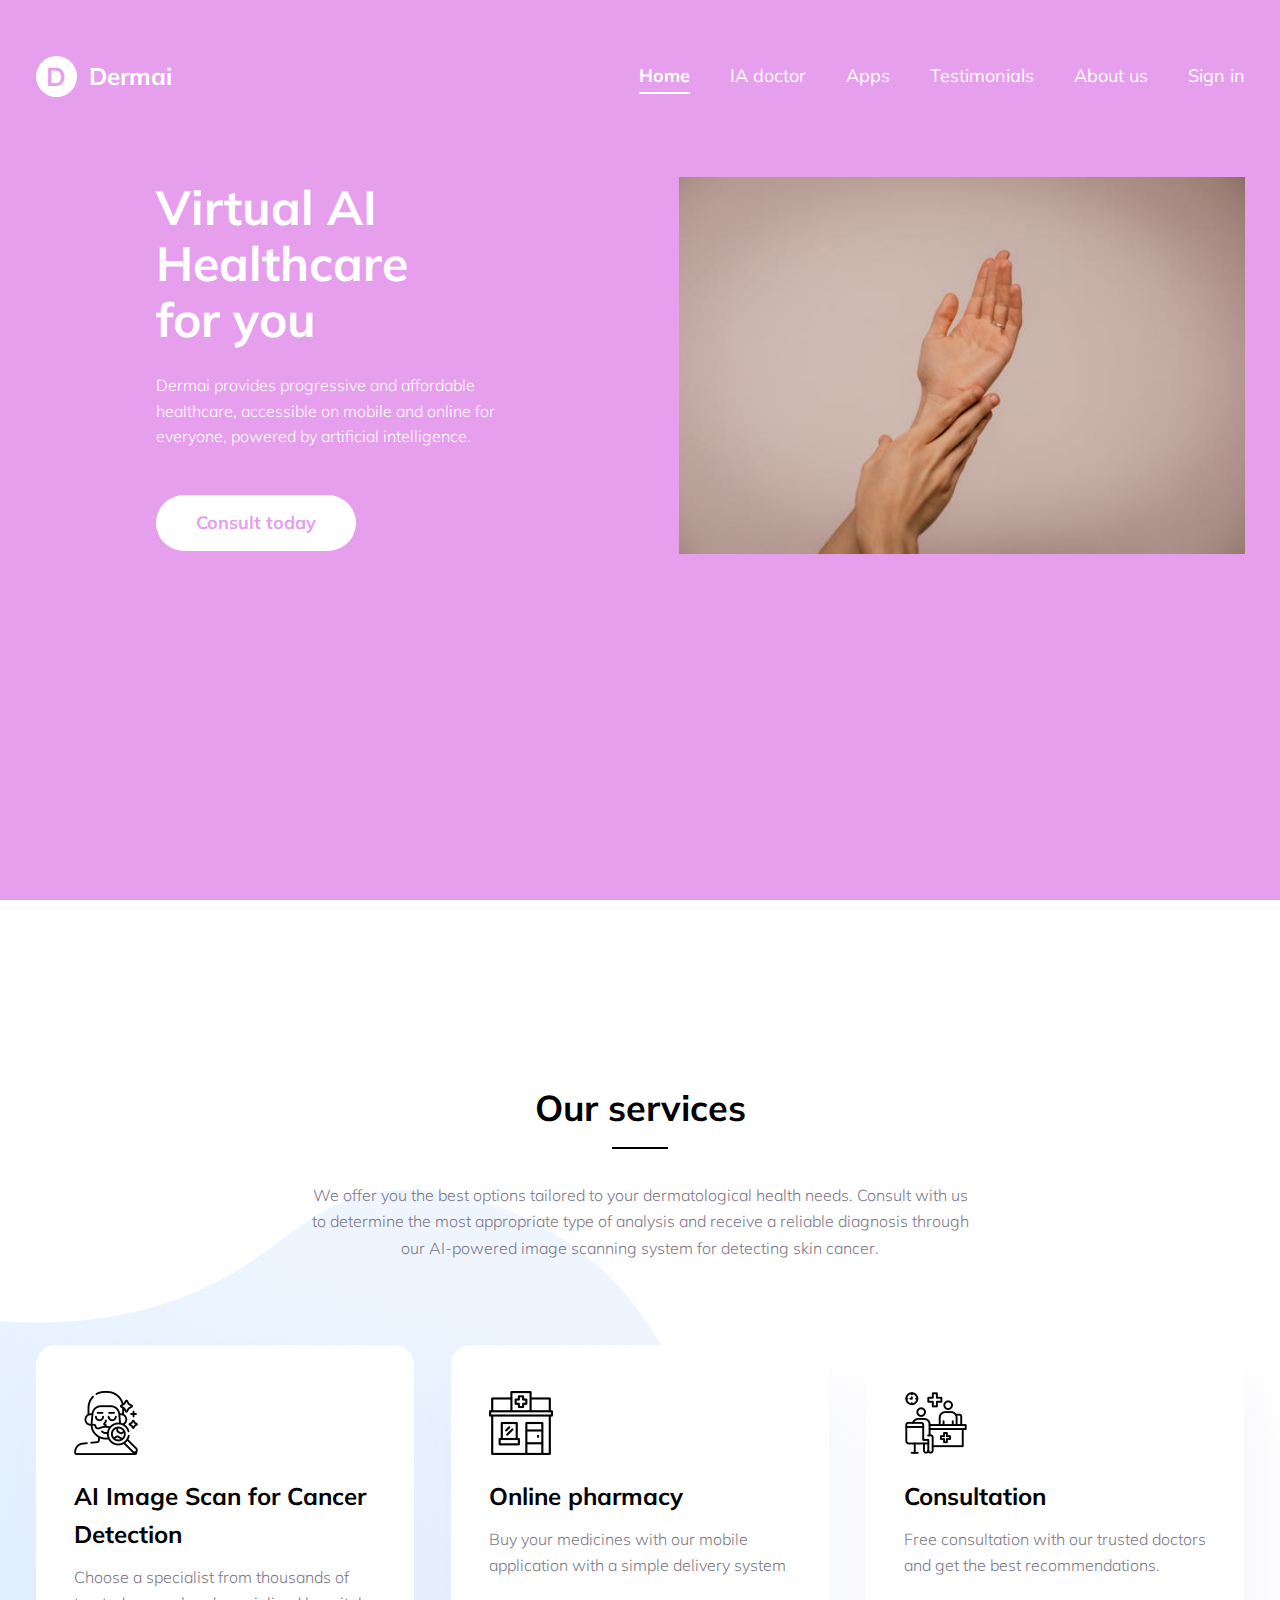
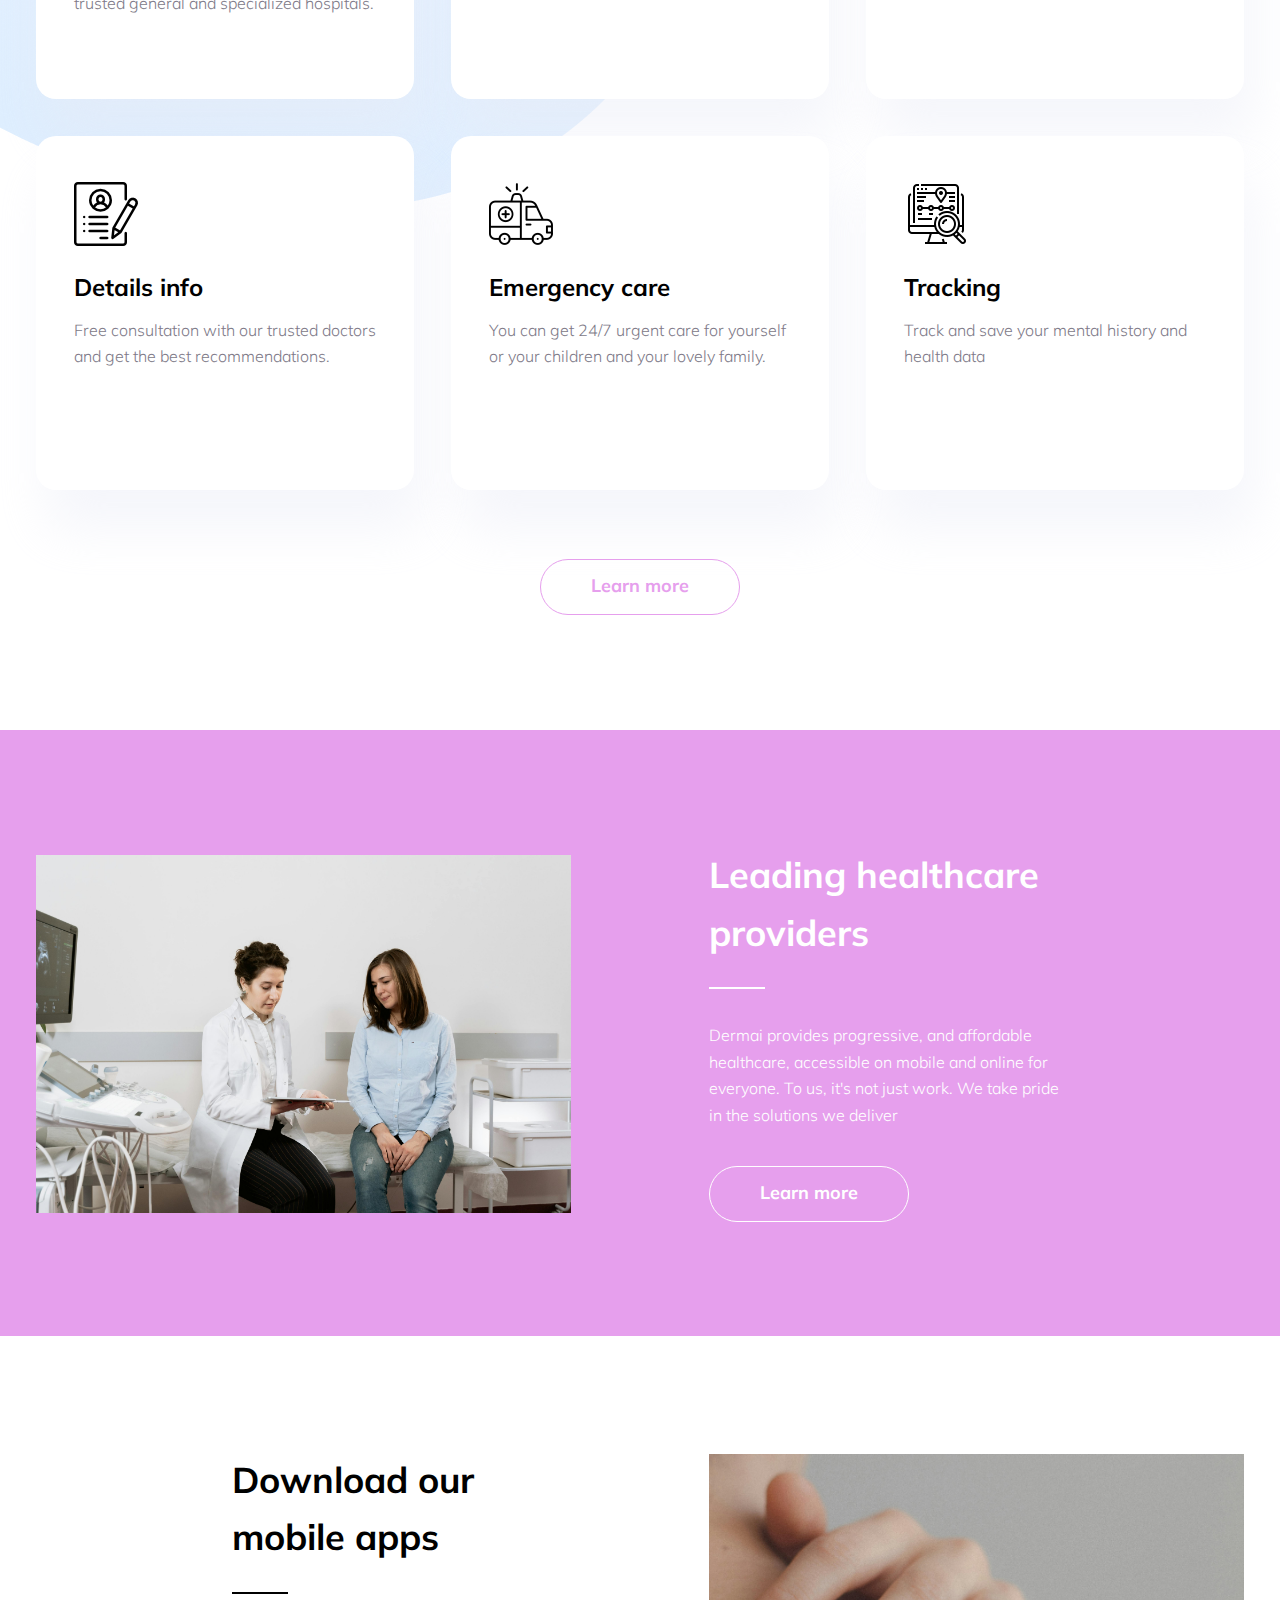
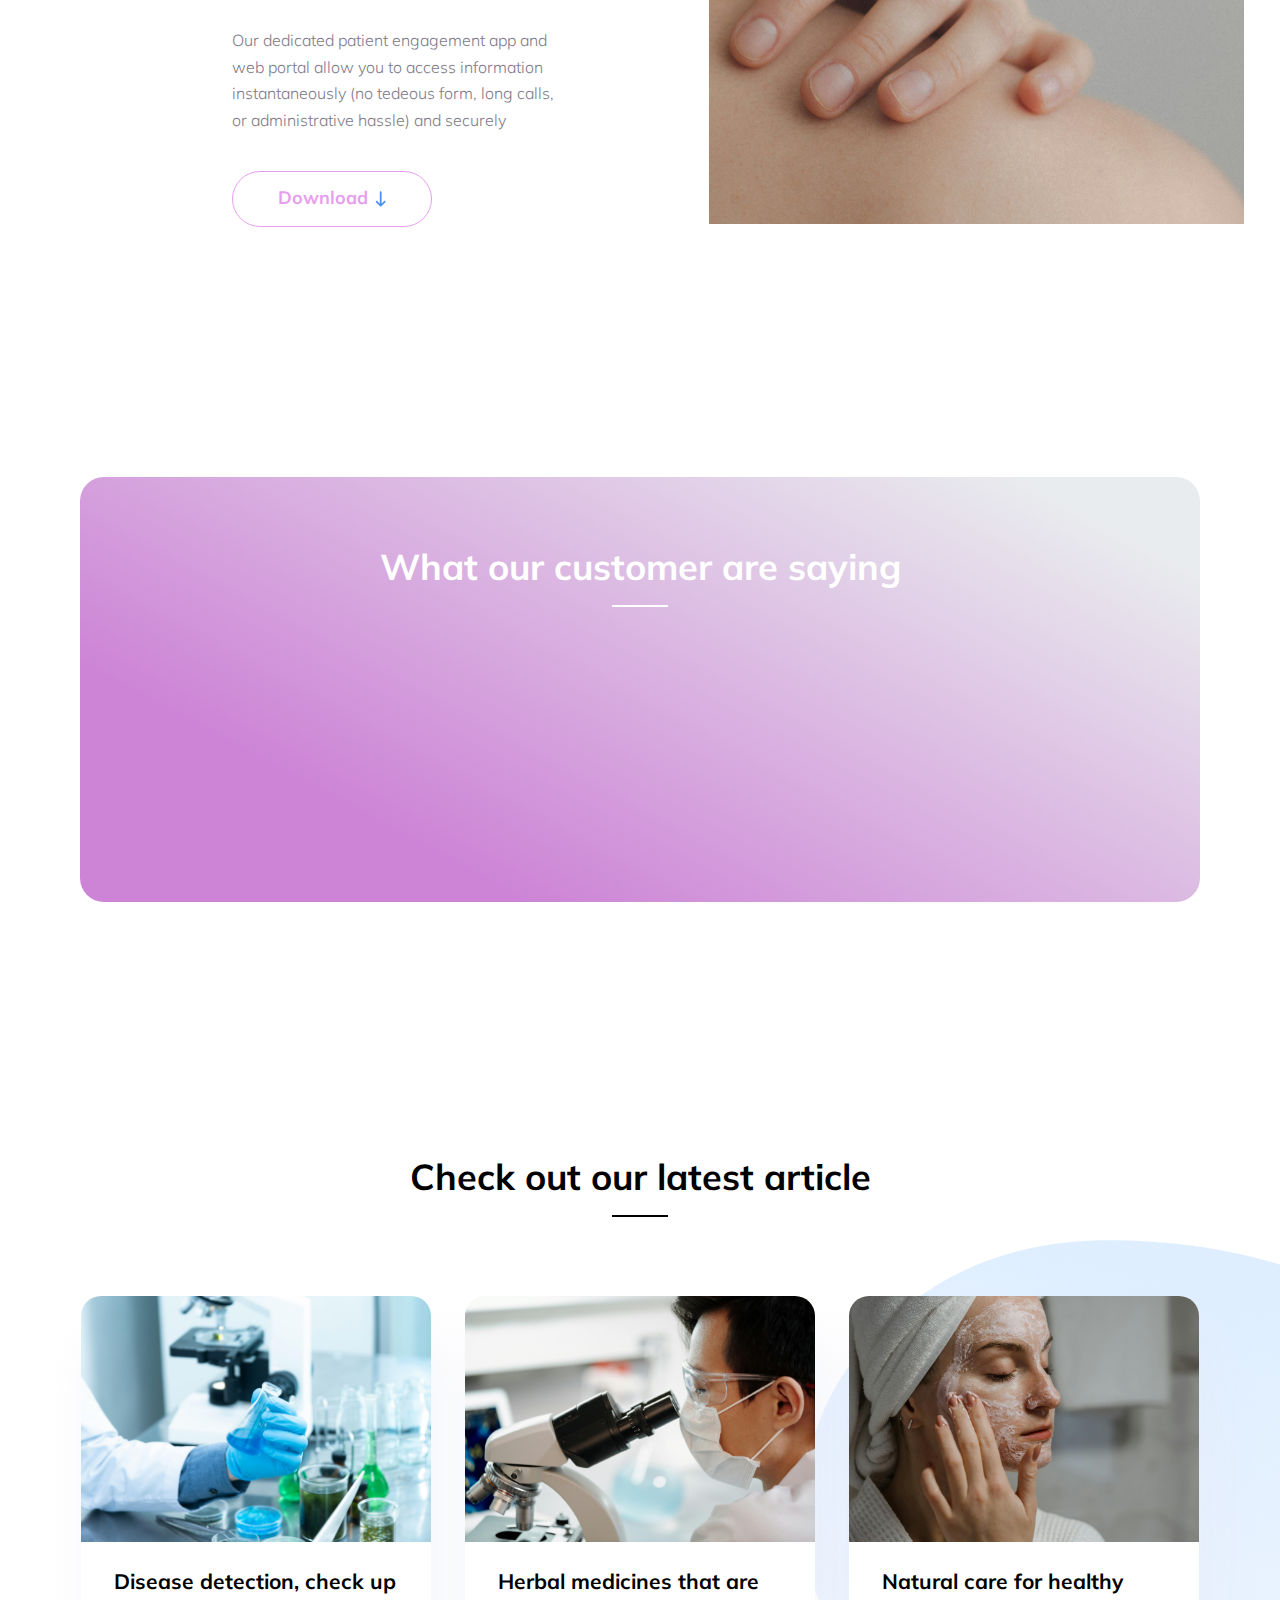
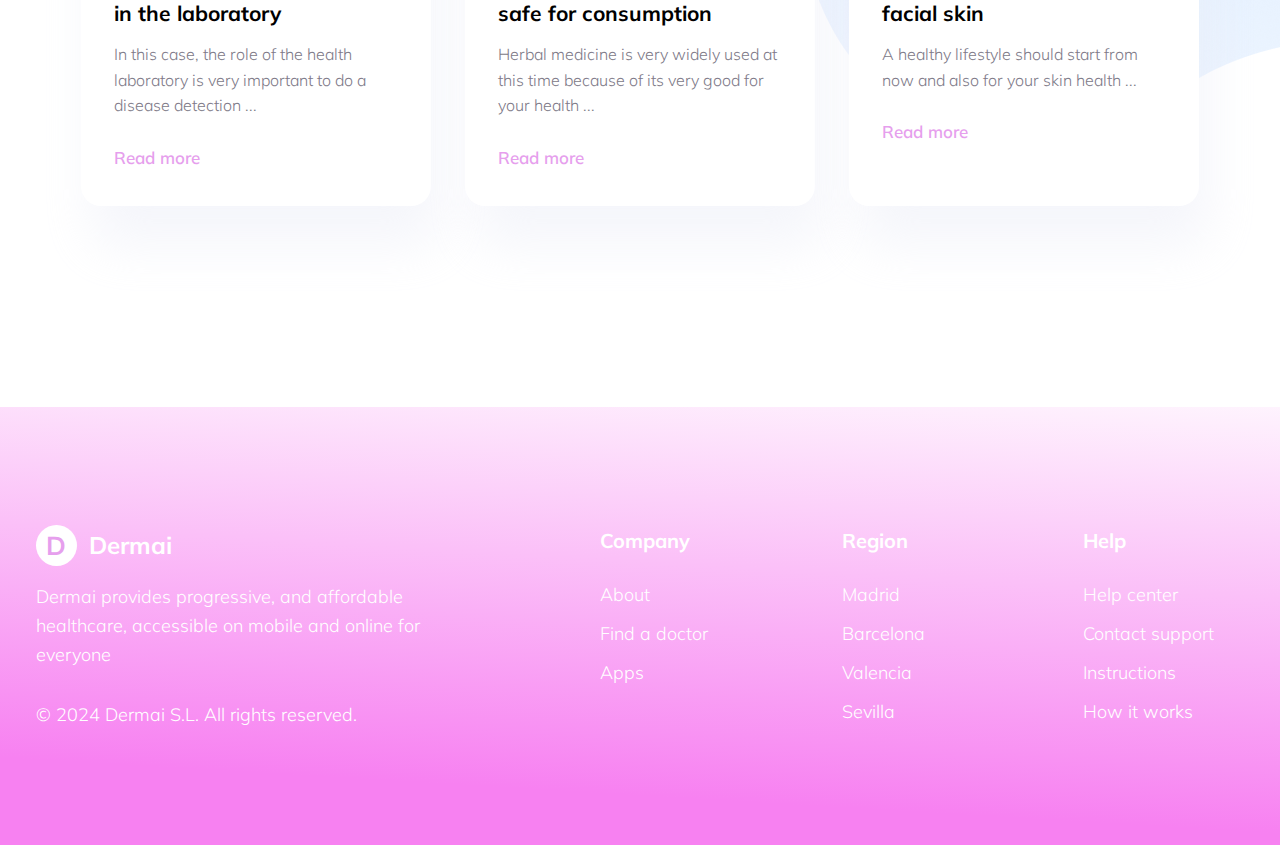
==== pagina_hospital_prueba/Skin-Dermai/index.html @ ae18a4b5 "prueba2" ====
<!DOCTYPE html>
<html>
    <head>
        <meta charset="utf-8">
        <meta http-equiv="X-UA-Compatible" content="IE=edge">
        <title>Dermai</title>
        <meta name="description" content="">
        <meta name="viewport" content="width=device-width, initial-scale=1">
        <!-- font awesome -->
        <link rel="stylesheet" href="https://cdnjs.cloudflare.com/ajax/libs/font-awesome/6.4.0/css/all.min.css" integrity="sha512-iecdLmaskl7CVkqkXNQ/ZH/XLlvWZOJyj7Yy7tcenmpD1ypASozpmT/E0iPtmFIB46ZmdtAc9eNBvH0H/ZpiBw==" crossorigin="anonymous" referrerpolicy="no-referrer" />
        <!-- owl carousel -->
        <link rel="stylesheet" href="https://cdnjs.cloudflare.com/ajax/libs/OwlCarousel2/2.3.4/assets/owl.carousel.min.css" integrity="sha512-tS3S5qG0BlhnQROyJXvNjeEM4UpMXHrQfTGmbQ1gKmelCxlSEBUaxhRBj/EFTzpbP4RVSrpEikbmdJobCvhE3g==" crossorigin="anonymous" referrerpolicy="no-referrer" />
        <link rel="stylesheet" href="https://cdnjs.cloudflare.com/ajax/libs/OwlCarousel2/2.3.4/assets/owl.theme.default.min.css" integrity="sha512-sMXtMNL1zRzolHYKEujM2AqCLUR9F2C4/05cdbxjjLSRvMQIciEPCQZo++nk7go3BtSuK9kfa/s+a4f4i5pLkw==" crossorigin="anonymous" referrerpolicy="no-referrer" />
        <!-- custom css -->
        <link rel = "stylesheet" href = "assets/css/main.css" />
        <link rel = "stylesheet" href = "assets/css/utilities.css" />
        <!-- normalize.css -->
        <link rel="stylesheet" href="https://cdnjs.cloudflare.com/ajax/libs/normalize/8.0.1/normalize.min.css" integrity="sha512-NhSC1YmyruXifcj/KFRWoC561YpHpc5Jtzgvbuzx5VozKpWvQ+4nXhPdFgmx8xqexRcpAglTj9sIBWINXa8x5w==" crossorigin="anonymous" referrerpolicy="no-referrer" />
    </head>
    <body>
        
        <div class="page-wrapper">
            <!-- header -->
            <header class = "header">
                <nav class = "navbar">
                    <div class="container">
                        <div class="navbar-content d-flex justify-content-between align-items-center">
                            <div class = "brand-and-toggler d-flex align-items-center justify-content-between">
                                <a href = "#" class = "navbar-brand d-flex align-items-center">
                                    <span class="brand-shape d-inline-block text-white">D</span>
                                    <span class="brand-text fw-7">Dermai</span>
                                </a>
                                <button type = "button" class = "d-none navbar-show-btn">
                                    <i class = "fas fa-bars"></i>
                                </button>
                            </div>

                            <div class = "navbar-box">
                                <button type = "button" class = "navbar-hide-btn">
                                    <i class = "fas fa-times"></i>
                                </button>

                                <ul class = "navbar-nav d-flex align-items-center">
                                    <li class = "nav-item">
                                        <a href = "#" class = "nav-link text-white nav-active text-nowrap">Home</a>
                                    </li>
                                    <li class = "nav-item">
                                        <a href = "#" class = "nav-link text-white text-nowrap">IA doctor</a>
                                    </li>
                                    <li class = "nav-item">
                                        <a href = "#" class = "nav-link text-white text-nowrap">Apps</a>
                                    </li>
                                    <li class = "nav-item">
                                        <a href = "#" class = "nav-link text-white text-nowrap">Testimonials</a>
                                    </li>
                                    <li class = "nav-item">
                                        <a href = "#" class = "nav-link text-white text-nowrap">About us</a>
                                    </li>
                                    <li class = "nav-item">
                                        <a href = "#" class = "nav-link text-white text-nowrap">Sign in</a>
                                    </li>
                                </ul>
                            </div>
                        </div>
                    </div>
                </nav>

                <!-- <div class="element-one">
                    <img src = "assets/images/element-img-1.png" alt = "">
                </div> -->

                <div class="banner">
                    <div class="container">
                        <div class="banner-content">
                            <div class="banner-left">
                                <div class="content-wrapper">
                                    <h1 class="banner-title">Virtual AI Healthcare <br> for you</h1>
                                    <p class="text text-white">Dermai provides progressive and affordable healthcare, accessible on mobile and online for everyone, powered by artificial intelligence.</p>
                                    <a href = "#" class="btn btn-secondary">Consult today</a>
                                </div>
                            </div>

                            <div class = "banner-right d-flex align-items-center justify-content-end">
                                <img src = "assets/images/piel_intro.jpg" alt = "">
                            </div>
                        </div>
                    </div>
                </div>
            </header>
            <!-- end of header -->

            <main>
                <section class = "sc-services">
                    <div class = "services-shape">
                        <img src = "assets/images/curve-shape-1.png" alt = "">
                    </div>
                    <div class="container">
                        <div class = "services-content">
                            <div class="title-box text-center">
                                <div class = "content-wrapper">
                                    <h3 class = "title-box-name">Our services</h3>
                                    <div class = "title-separator mx-auto"></div>
                                    <p class = "text title-box-text">We offer you the best options tailored to your dermatological health needs. Consult with us to determine the most appropriate type of analysis and receive a reliable diagnosis through our AI-powered image scanning system for detecting skin cancer.</p>
                                </div>
                            </div>

                            <div class = "services-list">
                                <div class = "services-item">
                                    <div class = "item-icon">
                                        <img src = "assets/images/icon-favicon-1.png" alt = "service icon">
                                    </div>
                                    <h5 class = "item-title fw-7">AI Image Scan for Cancer Detection</h5>
                                    <p class = "text">Choose a specialist from thousands of trusted general and specialized hospitals.</p>
                                </div>

                                <div class = "services-item">
                                    <div class = "item-icon">
                                        <img src = "assets/images/icon-favicon-2.png" alt = "service icon">
                                    </div>
                                    <h5 class = "item-title fw-7">Online pharmacy</h5>
                                    <p class = "text">Buy your medicines with our mobile application with a simple delivery system</p>
                                </div>

                                <div class = "services-item">
                                    <div class = "item-icon">
                                        <img src = "assets/images/icon-favicon-3.png" alt = "service icon">
                                    </div>
                                    <h5 class = "item-title fw-7">Consultation</h5>
                                    <p class = "text">Free consultation with our trusted doctors and get the best recommendations.</p>
                                </div>

                                <div class = "services-item">
                                    <div class = "item-icon">
                                        <img src = "assets/images/icon-favicon-4.png" alt = "service icon">
                                    </div>
                                    <h5 class = "item-title fw-7">Details info</h5>
                                    <p class = "text">Free consultation with our trusted doctors and get the best recommendations.</p>
                                </div>

                                <div class = "services-item">
                                    <div class = "item-icon">
                                        <img src = "assets/images/icon-favicon-5.png" alt = "service icon">
                                    </div>
                                    <h5 class = "item-title fw-7">Emergency care</h5>
                                    <p class = "text">You can get 24/7 urgent care for yourself or your children and your lovely family.</p>
                                </div>

                                <div class = "services-item">
                                    <div class = "item-icon">
                                        <img src = "assets/images/icon-favicon-6.png" alt = "service icon">
                                    </div>
                                    <h5 class = "item-title fw-7">Tracking</h5>
                                    <p class = "text">Track and save your mental history and health data</p>
                                </div>
                            </div>

                            <div class = "d-flex align-items-center justify-content-center services-main-btn">
                                <button type = "button" class = "btn btn-primary-outline">Learn more</button>
                            </div>
                        </div>
                    </div>
                </section>

                <section class = "sc-grid sc-grid-one">
                    <div class="container">
                        <div class = "grid-content d-grid align-items-center">
                            <div class = "grid-img">
                                <img src = "assets/images/consulta-medico-2.jpg" alt = "">
                            </div>
                            <div class = "grid-text">
                                <div class = "content-wrapper text-start">
                                    <div class = "title-box">
                                        <h3 class = "title-box-name text-white">Leading healthcare providers</h3>
                                        <div class = "title-separator mx-auto"></div>
                                    </div>

                                    <p class = "text title-box-text text-white">Dermai provides progressive, and affordable healthcare, accessible on mobile and online for everyone. To us, it's not just work. We take pride in the solutions we deliver</p>
                                    <button type = "button" class = "btn btn-white-outline">Learn more</button>
                                </div>
                            </div>
                        </div>
                    </div>
                </section>

                <section class = "sc-grid sc-grid-two">
                    <div class = "container">
                        <div class = "grid-content d-grid align-items-center">
                            <div class = "grid-img">
                                <img src = "assets/images/servicio-izquierda.jpg" alt = "">
                            </div>
                            <div class = "grid-text">
                                <div class = "content-wrapper text-start">
                                    <div class = "title-box">
                                        <h3 class = "title-box-name">Download our mobile apps</h3>
                                        <div class = "title-separator mx-auto"></div>
                                    </div>
                                    <p class = "text title-box-text">Our dedicated patient engagement app and web portal allow you to access information instantaneously (no tedeous form, long calls, or administrative hassle) and securely</p>
                                    <button type = "button" class = "btn btn-primary-outline">
                                        Download
                                        <img src = "assets/images/arrow-down.svg" />
                                    </button>
                                </div>
                            </div>
                        </div>
                    </div>
                </section>

                <section class = "sc-feedback">
                    <div class="container">
                        <div class = "feedback-content">
                            <!-- <div class = "feedback-element">
                                <img src = "assets/images/element-img-3.png">
                            </div> -->
                            <!-- <div class="feedback-element-2">
                                <img src = "assets/images/element-img-5.png">
                            </div> -->
                            <div class = "title-box text-center">
                                <div class = "content-wrapper">
                                    <h3 class = "title-box-name text-white">What our customer are saying</h3>
                                    <div class = "title-separator mx-auto"></div>
                                </div>
                            </div>

                            <div class = "feedback-list feedback-slider owl-carousel owl-theme">
                                <div class = "feedback-item d-grid">
                                    <div class = "item-left d-flex align-items-center">
                                        <div class = "item-img">
                                            <img src = "assets/images/Axel.jfif" alt = "">
                                        </div>
                                        <div class = "item-info text-white">
                                            <p class = "fw-7 name">Axel Hetru</p>
                                            <span class = "designation fw-4">Founder Circle</span>
                                        </div>
                                    </div>
                                    <div class = "item-right">
                                        <p class = "text text-white">"Our dedicated patient engagement app and web portal allow you to access information instantaneoulsy (no tedeous form, long calls, or administrative hassle) and securely"</p>
                                    </div>
                                </div>

                                <div class = "feedback-item d-grid">
                                    <div class = "item-left d-flex align-items-center">
                                        <div class = "item-img">
                                            <img src = "assets/images/Roberta.jfif" alt = "">
                                        </div>
                                        <div class = "item-info text-white">
                                            <p class = "fw-7 name">Roberta Giuliani
                                            </p>
                                            <span class = "designation fw-4">Founder Circle</span>
                                        </div>
                                    </div>
                                    <div class = "item-right">
                                        <p class = "text text-white">"Our dedicated patient engagement app and web portal allow you to access information instantaneoulsy (no tedeous form, long calls, or administrative hassle) and securely"</p>
                                    </div>
                                </div>

                                <div class = "feedback-item d-grid">
                                    <div class = "item-left d-flex align-items-center">
                                        <div class = "item-img">
                                            <img src = "assets/images/juan.jfif" alt = "">
                                        </div>
                                        <div class = "item-info text-white">
                                            <p class = "fw-7 name">Juan Arcila</p>
                                            <span class = "designation fw-4">Founder Circle</span>
                                        </div>
                                    </div>
                                    <div class = "item-right">
                                        <p class = "text text-white">"Our dedicated patient engagement app and web portal allow you to access information instantaneoulsy (no tedeous form, long calls, or administrative hassle) and securely"</p>
                                    </div>
                                </div>

                                <div class = "feedback-item d-grid">
                                    <div class = "item-left d-flex align-items-center">
                                        <div class = "item-img">
                                            <img src = "assets/images/" alt = "">
                                        </div>
                                        <div class = "item-info text-white">
                                            <p class = "fw-7 name">Outman</p>
                                            <span class = "designation fw-4">Founder Circle</span>
                                        </div>
                                    </div>
                                    <div class = "item-right">
                                        <p class = "text text-white">"Our dedicated patient engagement app and web portal allow you to access information instantaneoulsy (no tedeous form, long calls, or administrative hassle) and securely"</p>
                                    </div>
                                </div>
                                <div class = "feedback-item d-grid">
                                    <div class = "item-left d-flex align-items-center">
                                        <div class = "item-img">
                                            <img src = "assets/images/" alt = "">
                                        </div>
                                        <div class = "item-info text-white">
                                            <p class = "fw-7 name">Nil</p>
                                            <span class = "designation fw-4">Founder Circle</span>
                                        </div>
                                    </div>
                                    <div class = "item-right">
                                        <p class = "text text-white">"Our dedicated patient engagement app and web portal allow you to access information instantaneoulsy (no tedeous form, long calls, or administrative hassle) and securely"</p>
                                    </div>
                                </div>
                            </div>
                        </div>
                    </div>
                </section>

                <section class = "sc-articles">
                    <div class = "articles-shape">
                        <img src = "assets/images/curve-shape-2.png" alt = "">
                    </div>
                    <div class = "container">
                        <div class = "articles-content">
                            <!-- <div class = "articles-element">
                                <img src = "assets/images/element-img-2.png" alt = "">
                            </div> -->
                            <div class = "title-box text-center">
                                <div class = "content-wrapper">
                                    <h3 class = "title-box-name">Check out our latest article</h3>
                                    <div class = "title-separator mx-auto"></div>
                                </div>
                            </div>
                            
                            <div class = "articles-list d-flex flex-wrap justify-content-center">
                                <article class = "articles-item">
                                    <div class = "item-img">
                                        <img src = "assets/images/laboratorio.jpg">
                                    </div>
                                    <div class = "item-body">
                                        <div class = "item-title">Disease detection, check up in the laboratory</div>
                                        <p class = "text">In this case, the role of the health laboratory is very important to do a disease detection ...</p>
                                        <a href = "#" class = "item-link text-blue d-flex align-items-baseline">
                                            <span class = "item-link-text">Read more</span>
                                            <span class = "item-link-icon">
                                                <i class = "fas fa-arrow-right"></i>
                                            </span>
                                        </a>
                                    </div>
                                </article>

                                <article class = "articles-item">
                                    <div class = "item-img">
                                        <img src = "assets/images/medicina.jpg">
                                    </div>
                                    <div class = "item-body">
                                        <div class = "item-title">Herbal medicines that are safe for consumption</div>
                                        <p class = "text">Herbal medicine is very widely used at this time because of its very good for your health ...</p>
                                        <a href = "#" class = "item-link text-blue d-flex align-items-baseline">
                                            <span class = "item-link-text">Read more</span>
                                            <span class = "item-link-icon">
                                                <i class = "fas fa-arrow-right"></i>
                                            </span>
                                        </a>
                                    </div>
                                </article>

                                <article class = "articles-item">
                                    <div class = "item-img">
                                        <img src = "assets/images/crema.jpg">
                                    </div>
                                    <div class = "item-body">
                                        <div class = "item-title">Natural care for healthy facial skin</div>
                                        <p class = "text">A healthy lifestyle should start from now and also for your skin health ...</p>
                                        <a href = "#" class = "item-link text-blue d-flex align-items-baseline">
                                            <span class = "item-link-text">Read more</span>
                                            <span class = "item-link-icon">
                                                <i class = "fas fa-arrow-right"></i>
                                            </span>
                                        </a>
                                    </div>
                                </article>
                            </div>
                        </div>
                    </div>
                </section>
            </main>

            <footer class = "footer">
                <div class = "container">
                    <div class = "footer-content">
                        <div class = "footer-list d-grid text-white">
                            <div class = "footer-item">
                                <a href = "#" class = "navbar-brand d-flex align-items-center">
                                    <span class = "brand-shape d-inline-block text-white">D</span>
                                    <span class = "brand-text fw-7">Dermai</span>
                                </a>
                                <p class = "text-white">Dermai provides progressive, and affordable healthcare, accessible on mobile and online for everyone</p>
                                <p class = "text-white copyright-text">&copy; 2024 Dermai S.L. All rights reserved.</p>
                            </div>

                            <div class = "footer-item">
                                <h3 class = "footer-item-title">Company</h3>
                                <ul class = "footer-links">
                                    <li><a href = "#">About</a></li>
                                    <li><a href = "#">Find a doctor</a></li>
                                    <li><a href = "#">Apps</a></li>
                                </ul>
                            </div>

                            <div class = "footer-item">
                                <h3 class = "footer-item-title">Region</h3>
                                <ul class = "footer-links">
                                    <li><a href = "#">Madrid</a></li>
                                    <li><a href = "#">Barcelona</a></li>
                                    <li><a href = "#">Valencia</a></li>
                                    <li><a href = "#">Sevilla</a></li>
                                </ul>
                            </div>

                            <div class = "footer-item">
                                <h3 class = "footer-item-title">Help</h3>
                                <ul class = "footer-links">
                                    <li><a href = "#">Help center</a></li>
                                    <li><a href = "#">Contact support</a></li>
                                    <li><a href = "#">Instructions</a></li>
                                    <li><a href = "#">How it works</a></li>
                                </ul>
                            </div>
                        </div>
                    </div>
                </div>

                <!-- <div class = "footer-element-1">
                    <img src = "assets/images/element-img-4.png" alt = "">
                </div>
                <div class = "footer-element-2">
                    <img src = "assets/images/element-img-5.png" alt = "">
                </div> -->
            </footer>
        </div>
        







        <!-- jquery cdn -->
        <script src="https://code.jquery.com/jquery-3.6.4.js" integrity="sha256-a9jBBRygX1Bh5lt8GZjXDzyOB+bWve9EiO7tROUtj/E=" crossorigin="anonymous"></script>
        <!-- owl carousel -->
        <script src="https://cdnjs.cloudflare.com/ajax/libs/OwlCarousel2/2.3.4/owl.carousel.min.js" integrity="sha512-bPs7Ae6pVvhOSiIcyUClR7/q2OAsRiovw4vAkX+zJbw3ShAeeqezq50RIIcIURq7Oa20rW2n2q+fyXBNcU9lrw==" crossorigin="anonymous" referrerpolicy="no-referrer"></script>
        <!-- custom js -->
        <script src = "assets/js/script.js"></script>
    </body>
</html>
---- pagina_hospital_prueba/Skin-Dermai/assets/css/main.css ----
@import url('https://fonts.googleapis.com/css2?family=Mulish:ital,wght@0,200;0,300;0,400;0,500;0,600;0,700;0,800;0,900;0,1000;1,200;1,300;1,400;1,500;1,600;1,700;1,800;1,900;1,1000&display=swap');


:root{
    --clr-blue: #e69fed ;
    --clr-black: #000;
    --clr-white: #fff; 
    --clr-gray: #7d7987;
    --clr-dark-blue: #233348;
    --clr-dark-purple: #1f1534;
    --font-family-mulish: 'Mulish', sans-serif;
    --transition-default: all 300ms ease-in-out;
}

html{
    scroll-behavior: smooth;
    -moz-osx-font-smoothing: grayscale;
    -webkit-font-smoothing: antialiased;
    text-rendering: optimizeLegibility;
    -webkit-text-size-adjust: 100%;
}

/* some resets & configuration */
*,
*::before,
*::after{
    box-sizing: border-box;
    margin: 0;
    padding: 0;
}

ul, ol{
    list-style-type: none;
}
a{
    text-decoration: none;
    color: unset;
    transition: var(--transition-default);
}

a:focus, a:hover{
    color: unset;
}

img, picture, video, canvas, svg{
    max-width: 100%;
    display: block;
}
input, button, textarea, select{
    font: inherit;
    outline: 0;
}
h1, h2, h3, h4, h5, h6{
    overflow-wrap: break-word;
}
textarea{
    resize: none;
}
img, object, embed, video{
    max-width: 100%;
}

body{
    font-family: var(--font-family-mulish);
    line-height: 1.6;
    height: 100%;
    font-weight: 300;
}

button{
    background-color: transparent;
    border: none;
    cursor: pointer;
}
.page-wrapper{
    overflow: hidden!important;
}

/* header section  & navbar */
.header{
    position: relative;
    min-height: 100vh;
    background-color: var(--clr-blue);
}
.header *{
    color: var(--clr-white);
}
.navbar{
    padding: 56px 0 80px 0;
}
.brand-and-toggler{
    width: 100%;
}
.navbar-content{
    height: 41px;
}
.navbar-brand .brand-shape{
    width: 41px;
    height: 41px;
    border-radius: 50%;
    background-color: var(--clr-white);
    font-size: 26px;
    display: flex;
    align-items: center;
    justify-content: center;
    font-weight: 700;
    margin-right: 12px;
    color: var(--clr-blue);
}

.navbar-brand .brand-text{
    color: var(--clr-white);
    font-size: 24px;
}
.nav-item{
    margin-left: 40px;
}
.nav-link{
    font-weight: 400;
    font-size: 18px;
}
.nav-link:hover{
    opacity: 0.9;
}
.nav-link.nav-active{
    position: relative;
    color: var(--clr-white);
    font-weight: 700;
    opacity: 1;
}
.nav-link.nav-active::after{
    content: "";
    position: absolute;
    bottom: -7px;
    left: 0;
    width: 100%;
    height: 2px;
    background-color: var(--clr-white);
}
.navbar-show-btn{
    font-size: 24px;
    cursor: pointer;
}

.navbar-hide-btn{
    display: none;
    cursor: pointer;
    transition: var(--transition-default);
}
.navbar-hide-btn:hover{
    opacity: 0.8;
}
.element-one{
    position: absolute;
    top: calc(56px + 41px + 63px);
    left: 0;
}
.element-one img{
    width: 60px;
}

/* banner */
.banner-title{
    font-size: 48px;
    line-height: 1.166;
}
.banner-content{
    display: grid;
    column-gap: 78px;
    grid-template-columns: repeat(2, 1fr);
    align-items: center;
}
.banner-left .content-wrapper{
    max-width: 445px;
    margin-left: auto;
}
.banner-left .content-wrapper p{
    max-width: 340px;
}
.banner-left .text{
    margin-top: 25px;
    margin-bottom: 45px;
}

/* services */
.sc-services{
    padding-top: 179px;
    padding-bottom: 115.9px;
    position: relative;
    overflow: hidden;
}
.sc-services .content-wrapper{
    max-width: 670px;
    margin-right: auto;
    margin-left: auto;
}
.sc-services .content-wrapper .text{
    line-height: 1.6667;
}
.services-list{
    margin-top: calc(83px - 18.5px);
    margin-bottom: -18.5px;
    margin-right: -18.5px;
    margin-left: -18.5px;
    display: flex;
    flex-wrap: wrap;
}
.services-item{
    box-shadow: 10px 40px 50px 0px #e5e9f666;
    background-color: var(--clr-white);
    border-radius: 20px;
    width: 350px;
    min-height: 354px;
    padding: 46px 38px;
    margin: 18.5px;
    width: calc(33.3333% - 37px);
    transition: var(--transition-default);
}
.services-item:hover{
    box-shadow:  rgba(0, 0, 0, 0.1) 0 20px 25px -5px, rgba(0, 0, 0, 0.04) 0 10px 10px -5px;
}
.services-item .item-title{
    font-size: 24px;
    margin-top: 22px;
    margin-bottom: 12px;
}
.services-shape{
    position: absolute;
    z-index: -1;
    top: 290px;
    left: -70px;
}
.services-main-btn{
    margin-top: 69px;
}

/* grid block one */
.grid-content .content-wrapper{
    max-width: 360px;
}
.grid-content{
    grid-template-columns: repeat(2, 1fr);
    column-gap: 137px;
}
.grid-content .title-box .title-separator{
    margin-left: 0;
    margin-top: 26px;
}
.grid-content .text{
    line-height: 1.667;
}
.grid-content .btn{
    margin-top: 37px;
}

/* grid one */
.sc-grid-one{
    padding: 115.5px 0 114.5px 0;
    background-color: var(--clr-blue);
}
.sc-grid-one .grid-content .title-box .title-separator{
    background-color: var(--clr-white);
}

/* grid two */
.sc-grid-two{
    padding: 114.5px 0 125px 0;
    background-color: #fff;
}
.sc-grid-two .grid-content .grid-img{
    order: 2;
}
.sc-grid-two .grid-content .grid-text .content-wrapper{
    max-width: 340px;
}
.sc-grid-two .btn:hover img{
    filter: invert(100%) brightness(100);
}
.sc-grid-two .grid-content .grid-text{
    margin-left: auto;
}
.sc-grid-two .btn img{
    margin-left: 7px;
}

/* feedback section */
.sc-feedback{
    padding: 125px 0 138px 0;
}
.feedback-content{
    max-width: 1120px;
    background: linear-gradient(208.18deg, #e9ecee 9.05%, #cd84d6 76.74%);
    border-radius: 24px;
    margin-right: auto;
    margin-left: auto;
    min-height: 425px;
    position: relative;
}
.feedback-content .title-box{
    padding-top: 61px;
}
.feedback-content .title-box .title-separator{
    background-color: var(--clr-white);
}
.feedback-content .feedback-element{
    position: absolute;
    right: -50px;
    top: -15px;
    z-index: 1;
}
.feedback-content .feedback-element-2{
    position: absolute;
    bottom: 50px;
    left: -52px;
    z-index: -1;
}
.feedback-item .item-left .item-info{
    margin-left: 29px;
}
.feedback-item{
    padding: 66px 124px 86px;
    align-items: center;
    grid-template-columns: repeat(2, 1fr);
    column-gap: 111px;
}
.feedback-item .item-img{
    width: 141px;
    height: 141px;
    border-radius: 50%;
    overflow: hidden;
    border: 4px solid var(--clr-white);
}
.feedback-item .item-img img{
    width: 100%;
    height: 100%;
    object-fit: cover;
    object-position: 50%;
}
.feedback-item .item-info .name{
    font-size: 22px;
}
.feedback-item .item-info .designation{
    font-size: 18px;
}
.feedback-item .item-right{
    max-width: 340px;
    line-height: 1.57;
}
.feedback-list{
    position: relative;
}
.feedback-list .owl-dots{
    position: absolute;
    left: 50%;
    transform: translateX(-50%);
    top: calc(100% + 40px);
}
.feedback-list .owl-dots .owl-dot span{
    background-color: var(--clr-blue)!important;
    opacity: 0.3;
}
.feedback-list .owl-dots .owl-dot:hover span{
    background-color: var(--clr-blue)!important;
    opacity: 1;
}
.feedback-list .owl-dots .owl-dot.active span{
    opacity: 1;
}
.feedback-list .owl-nav{
    position: absolute;
    top: calc(100% + 24px);
    left: 50%;
    transform: translateX(-50%);
}
.feedback-list .owl-nav button:hover{
    background-color:transparent!important;
    color: var(--clr-blue)!important;
}
.feedback-list .owl-nav .owl-prev{
    margin-right: 286px;
}
.feedback-list .owl-nav{
    color: var(--clr-blue);
    opacity: 1;
}
.feedback-list .owl-nav .disabled{
    opacity: 0.3;
}

/* articles */
.sc-articles{
    position: relative;
    padding: 108px 0 64.5px 0;
}
.articles-item{
    box-shadow: 10px 40px 50px 0px #e5e9f666;
    border-radius: 20px;
    background-color: var(--clr-white);
    max-width: 350px;
}
.articles-list{
    margin-right: -17px;
    margin-left: -17px;
    margin-top: 79px;
}
.articles-shape{
    position: absolute;
    right: 0;
    top: 200px;
    z-index: -1;
}
.articles-item{
    width: calc(33.3333% - 34px);
    overflow: hidden;
    margin: 0 17px;
    transition: var(--transition-default);
}
.articles-item:hover{
    box-shadow: rgba(0, 0, 0, 0.1) 0px 20px 25px -5px, rgba(0, 0, 0, 0.04) 0px 10px 10px -5px;
}
.articles-item .item-img{
    height: 246px;
    overflow: hidden;
}
.articles-item .item-img img{
    width: 100%;
    height: 100%;
    object-fit: cover;
}
.articles-item .item-body{
    padding: 24px 33px 35px;
}
.articles-item .item-title{
    font-weight: 700;
    line-height: 1.52;
    font-size: 21px;
    margin-bottom: 12px;
}
.articles-item .text{
    font-weight: 300;
    font-size: 16px;
    margin-bottom: 25px;
}
.articles-item .item-link-text{
    font-weight: 600;
    font-size: 17px;
}
.articles-item .item-link-icon{
    margin-left: 12px;
}
.articles-item .item-link:hover{
    color: #1472f4;
}
.articles-content{
    position: relative;
}
.articles-element{
    position: absolute;
    top: 105px;
    left: -5px;
    z-index: -1;
}

/* footer */
.footer{
    margin-top: 136.6px;
    background: linear-gradient(183.41deg, #ffffff -8.57%, #f781f1 82.96%);
    padding-top: 118px;
    padding-bottom: 109px;
    position: relative;
}

.footer .navbar-brand{
    margin-bottom: 17px;
}

.footer .navbar-brand .brand-shape{
    background-color: var(--clr-white);
    color: var(--clr-blue);
}
.footer .navbar-brand .brand-text{
    color: var(--clr-white);
}

.footer-list{
    grid-template-columns: 3fr 1fr 1fr 1fr;
    column-gap: 80px;
    row-gap: 40px;
}
.footer-item:nth-child(1){
    padding-right: 100px;
}
.footer-item:nth-child(1) p{
    font-weight: 300;
    font-size: 18px;
}
.footer-item:nth-child(1) .copyright-text{
    margin-top: 31px;
    line-height: 1.55;
}
.footer-item-title{
    font-weight: 700;
    font-size: 20px;
    margin-bottom: 24px;
}
.footer-links li a{
    font-weight: 300;
    font-size: 18px;
}
.footer-links li a:hover{
    opacity: 0.95;
    text-decoration: underline;
}
.footer-links li{
    margin-bottom: 10px;
}
.footer-element-1{
    bottom: 0;
    left: 0;
    position: absolute;
}
.footer-element-2{
    position: absolute;
    right: 91px;
    top: -70px;
    z-index: 1;
}

/* Media queries */
@media screen and (max-width: 1120px){
    .feedback-list .feedback-item{
        column-gap: 40px;
    }

    .footer-item:nth-child(1){
        padding-right: 0;
    }

    .footer-list{
        grid-template-columns: repeat(2, 1fr);
    }
}

@media screen and (max-width: 992px){
    .navbar .navbar-show-btn{
        display: block;
    }

    .navbar .navbar-hide-btn i{
        color: var(--clr-black);
    }

    .navbar-box{
        position: fixed;
        right: 0;
        top: 0;
        width: 280px;
        height: 100%;
        box-shadow: rgba(149, 157, 165, 0.4) 0px 8px 24px;
        z-index: 999;
        background-color: var(--clr-white);
        padding: 48px 32px 24px;
        transform: translateX(100%);
        transition: var(--transition-default);
    }

    .navbar-box-show{
        transform: translateX(0);
    }

    .navbar-box .nav-link{
        color: var(--clr-black);
        position: relative;
        padding-bottom: 8px;
    }

    .navbar-box .nav-link::after{
        content: "";
        position: absolute;
        top: 100%;
        left: 50%;
        transform: translateX(-50%);
        height: 1px;
        width: 0;
        background-color: var(--clr-blue);
        transition: var(--transition-default);
    }
    .navbar-box .nav-link:hover{
        color: var(--clr-blue);
    }
    .navbar-box .nav-link:hover::after{
        width: 100%;
    }
    .navbar-box .nav-link.nav-active{
        color: var(--clr-blue);
    }
    .navbar-box .nav-item{
        margin: 12px 0;
    }
    .navbar-box .navbar-nav{
        flex-direction: column;
    }
    .navbar-box .navbar-hide-btn{
        display: block;
        position: absolute;
        right: 16px;
        top: 16px;
        font-size: 24px;
    }

    /* banner */
    .banner-content{
        column-gap: 36px;
        grid-template-columns: repeat(1, 1fr);
    }
    .banner .banner-left .content-wrapper{
        max-width: 540px;
        margin-right: auto;
        margin-left: auto;
        text-align: center;
    }
    .banner-left .content-wrapper p{
        max-width: 100%;
    }
    .banner .banner-right{
        justify-content: center;
        margin-top: 40px;
        max-width: 480px;
        margin-right: auto;
        margin-left: auto;
    }

    /* services */
    .sc-services{
        padding-top: 80px!important;
        padding-bottom: 80px!important;
        position: relative;
        overflow: hidden;
    }

    .services-item{
        width: calc(50% - 37px);
    }

    .sc-services{
        padding-top: 120px;
        padding-bottom: 115.5px;
    }
    .services-shape{
        width: 70%;
        top: 340px;
    }

    /* grid one */
    .sc-grid-one, .sc-grid-two{
        padding: 100px 0;
    }

    .grid-content .content-wrapper{
        max-width: 600px;
        margin-left: auto;
        margin-right: auto;
        text-align: center;
    }
    .grid-content{
        grid-template-columns: repeat(1, 1fr);
    }
    .grid-content .title-box .title-separator{
        margin-left: auto;
    }
    .grid-content .grid-img{
        max-width: 480px;
        margin-right: auto;
        margin-left: auto;
        margin-bottom: 40px;
    }

    .sc-grid.sc-grid-two .grid-content .content-wrapper{
        max-width: 600px;
        margin-left: auto;
        margin-right: auto;
        text-align: center;
    }
    .sc-grid-two .grid-content .grid-text{
        width: 100%;
        margin-right: 0;
        margin-left: 0;
        margin-bottom: 60px;
    }

    /* feedback */
    .sc-feedback{
        padding: 120px;
    }
    .feedback-list .feedback-item{
        grid-template-columns: repeat(1, 1fr);
        padding: 32px;
    }
    .feedback-list .feedback-item .item-right{
        max-width: 100%;
        margin-top: 24px;
    }
    .feedback-list .owl-nav .owl-prev{
        margin-right: 200px;
    }
    .feedback-content .feedback-element{
        width: 40px;
        right: 5px;
        top: 5px;
    }
    .feedback-content .feedback-element-2{
        width: 50px;
        left: 0;
    }

    /* articles */
    .sc-articles{
        padding: 100px 0;
    }
    .articles-content .articles-item{
        width: calc(50% - 34px);
        overflow: hidden;
        margin: 17px;
    }
    .articles-shape{
        width: 50%;
    }
    .articles-element{
        top: 180px;
        width: 60px;
    }

    /* footer */
    .footer-element-1{
        width: 60px;
    }
    .footer-element-22{
        width: 60px;
        right: 0;
        top: -35px;
    }
}

@media screen and (max-width: 768px){
    /* navbar */
    .element-one img{
        width: 40px;
    }
    /* grid one */
    .sc-grid-one, .sc-grid-two{
        padding: 80px 0;
    }

    /* feedback */
    .sc-feedback{
        padding: 80px 0;
    }
    .feedback-list .feedback-item{
        padding-right: 20px;
        padding-left: 20px
    }
    .feedback-list .feedback-item .item-left{
        flex-direction: column;
    }
    .feedback-list .feedback-item .item-left .item-info{
        margin-left: 0;
        text-align: center;
        margin-top: 16px;
    }
    .feedback-list .owl-nav .owl-prev{
        margin-right: 120px;
    }

    /* articles */
    .sc-articles{
        padding: 80px 0;
    }

    /* footer */
    .footer-list{
        grid-template-columns: repeat(1, 1fr);
        text-align: center;
    }
    .footer-list .navbar-brand{
        justify-content: center;
    }
    .footer-list .footer-item:nth-child(1){
        max-width: 450px;
        margin-right: auto;
        margin-left: auto;
    }
}

@media screen and (max-width: 678px){
    .sc-services .services-list{
        margin-right: 0;
        margin-left: 0;
    }

    .services-list .services-item{
        width: 100%;
        margin: 12px 0;
    }

    .articles-list .articles-item{
        width: calc(100% - 34px);
        overflow: hidden;
        max-width: 100%;
    }
}

@media screen and (max-width: 576px){
    .services-item{
        text-align: center;
    }
    .services-item .item-icon img{
        margin-right: auto;
        margin-left: auto;
    }
}

@media screen and (max-width: 450px){
    .navbar-box{
        width: 100%;
    }
}
---- pagina_hospital_prueba/Skin-Dermai/assets/css/utilities.css ----
/* utilities classes */
.container{
    margin: 0 auto;
    padding-right: 16px;
    padding-left: 16px;
    max-width: calc(1273px - 32px);
}

/* text stylings and colors */
.text{
    color: var(--clr-gray);
    mix-blend-mode: normal;
    font-weight: 300;
    font-style: normal;
}
.text-blue{color: var(--clr-blue);}
.text-black{color: var(--clr-black);}
.text-white{color: var(--clr-white);}
.text-gray{color: var(--clr-gray);}
.text-dark-purple{color: var(--clr-dark-purple);}

.text-uppercase{text-transform: uppercase;}
.text-capitalize{text-transform: capitalize;}
.text-lowercase{text-transform: lowercase;}
.text-center{text-align: center;}
.text-start{text-align: left;}
.text-end{text-align: right;}
.text-justify{text-align: justify;}
.text-nowrap{white-space: nowrap;}

/* backgrounds colors */
.bg-transparent{background-color: transparent;}
.bg-white{background-color: var(--clr-white);}
.bg-black{background-color: var(--clr-black);}
.bg-blue{background-color: var(--clr-blue);}
.bg-gray{background-color: var(--clr-gray);}
.bg-dark-purple{background-color: var(--clr-dark-purple);}

.op-01{opacity: 0.1;}
.op-02{opacity: 0.2;}
.op-03{opacity: 0.3;}
.op-04{opacity: 0.4;}
.op-05{opacity: 0.5;}
.op-06{opacity: 0.6;}
.op-07{opacity: 0.7;}
.op-08{opacity: 0.8;}
.op-09{opacity: 0.9;}

/* font weights */
.fw-3{font-weight: 300;}
.fw-4{font-weight: 400;}
.fw-5{font-weight: 500;}
.fw-6{font-weight: 600;}
.fw-7{font-weight: 700;}
.fw-8{font-weight: 800;}
.fw-9{font-weight: 900;}

/* display */
.d-block{display: block;}
.d-inline{display: inline;}
.d-inline-block{display: inline-block;}
.d-flex{display: flex;}
.d-inline-flex{display: inline-flex;}
.d-grid{display: grid;}
.d-none{display: none;}

/* flex */
.justify-content-start{justify-content: flex-start;}
.justify-content-end{justify-content: flex-end;}
.justify-content-center{justify-content: center;}
.align-items-center{align-items: center;}
.align-items-stretch{align-items: stretch;}
.align-items-end{align-items: flex-start;}
.align-items-start{align-items: flex-start;}
.align-items-baseline{align-items: baseline;}
.flex-column{flex-direction: column;}
.flex-row{flex-direction: row;}
.flex-wrap{flex-wrap: wrap;}

/* vertically and horizontally centered */
.flex-center{
    display: flex;
    align-items: center;
    justify-content: center;
}
.justify-content-between{justify-content: space-between;}

/* buttons */
.btn{
    min-width: 200px;
    height: 56px;
    border-radius: 54px;
    display: inline-flex;
    align-items: center;
    justify-content: center;
    font-weight: 700;
    font-size: 18px;
    color: var(--clr-white);
    transition: var(--transition-default);
}

.btn:hover{
    color: var(--clr-white);
    background-color: #239972;
    box-shadow: rgba(17, 17, 26, 0.1) 0px 8px 24px, rgba(17, 17, 26, 0.1) 0px 16px 56px, rgba(17, 17, 26, 0.1) 0px 24px 80px;
}
.btn-primary{
    background-color: var(--clr-blue);
}
.btn-primary-outline{
    border: 1.4px solid var(--clr-blue);
    color: var(--clr-blue);
}
.btn-secondary{
    background-color: var(--clr-white);
    color: var(--clr-blue);
}
.btn-white-outline{
    color: var(--clr-white);
    border: 1.4px solid var(--clr-white);
}
.btn-white-outline:hover{
    background-color: var(--clr-white);
    color: var(--clr-blue);
}

/* title */
.title-box .title-box-name{
    font-weight: 700;
    font-size: 36px;
}
.title-box .title-separator{
    height: 2px;
    background-color: var(--clr-black);
    width: 56px;
    margin-top: 10px;
    margin-bottom: 33px;
}

/* margin auto */
.mx-auto{
    margin-right: auto;
    margin-left: auto;
}

@media screen and (max-width: 992px){
    .title-box .title-box-name{
        font-size: 32px;
    }
}

.resize-animation-stopper *{
    animation: none!important;
    transition: none!important;
}
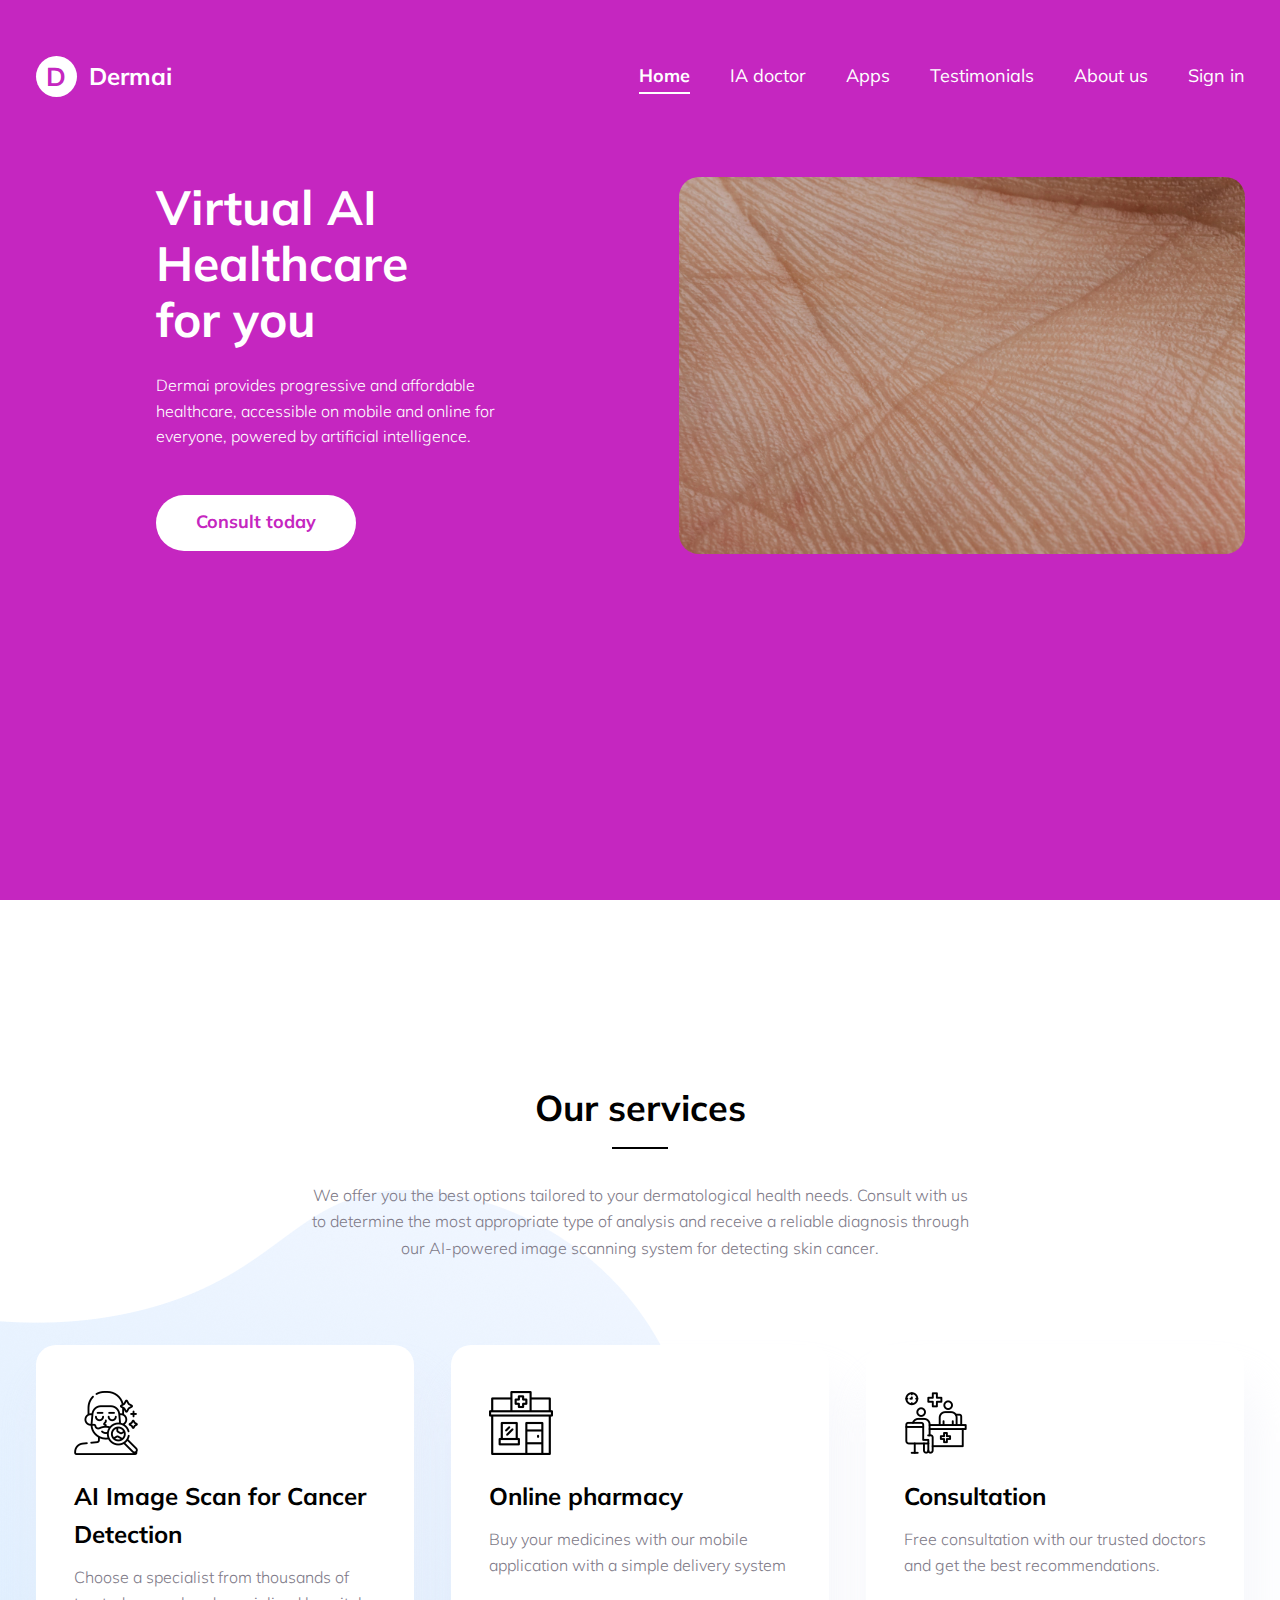
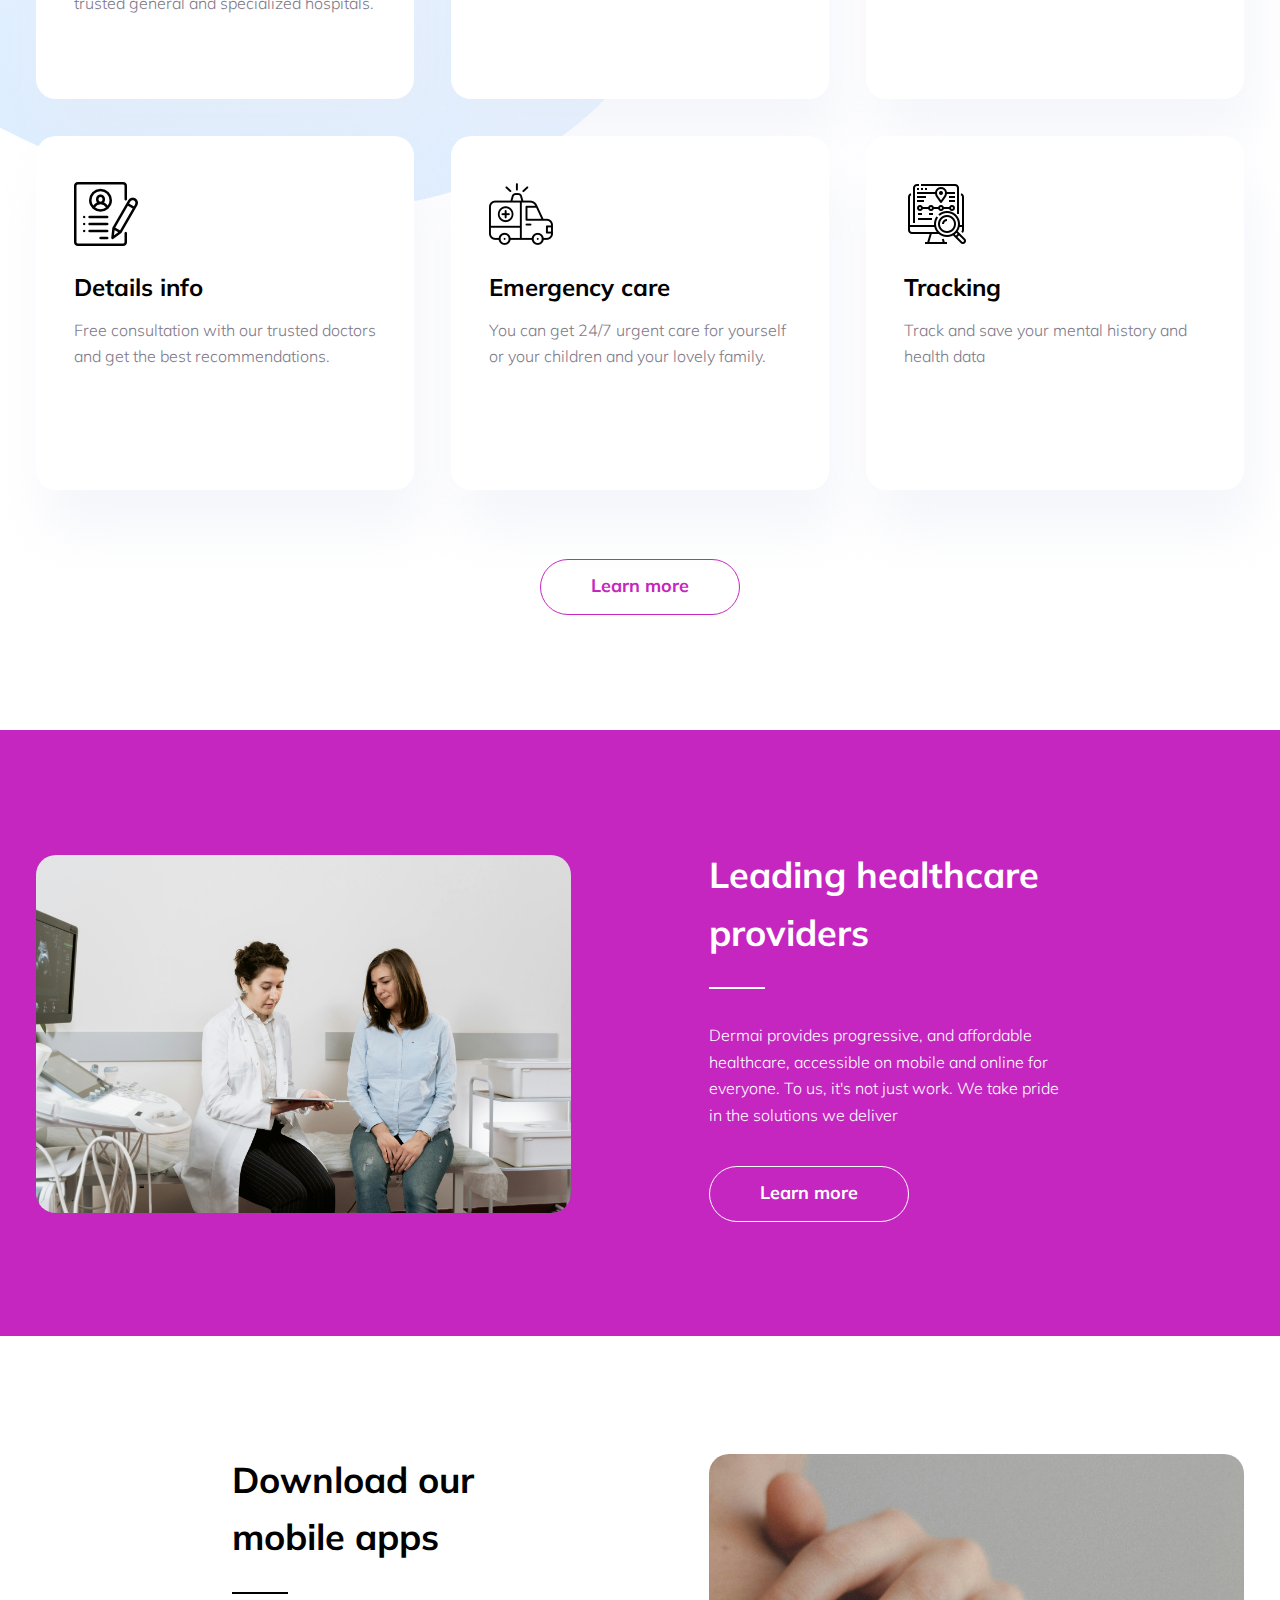
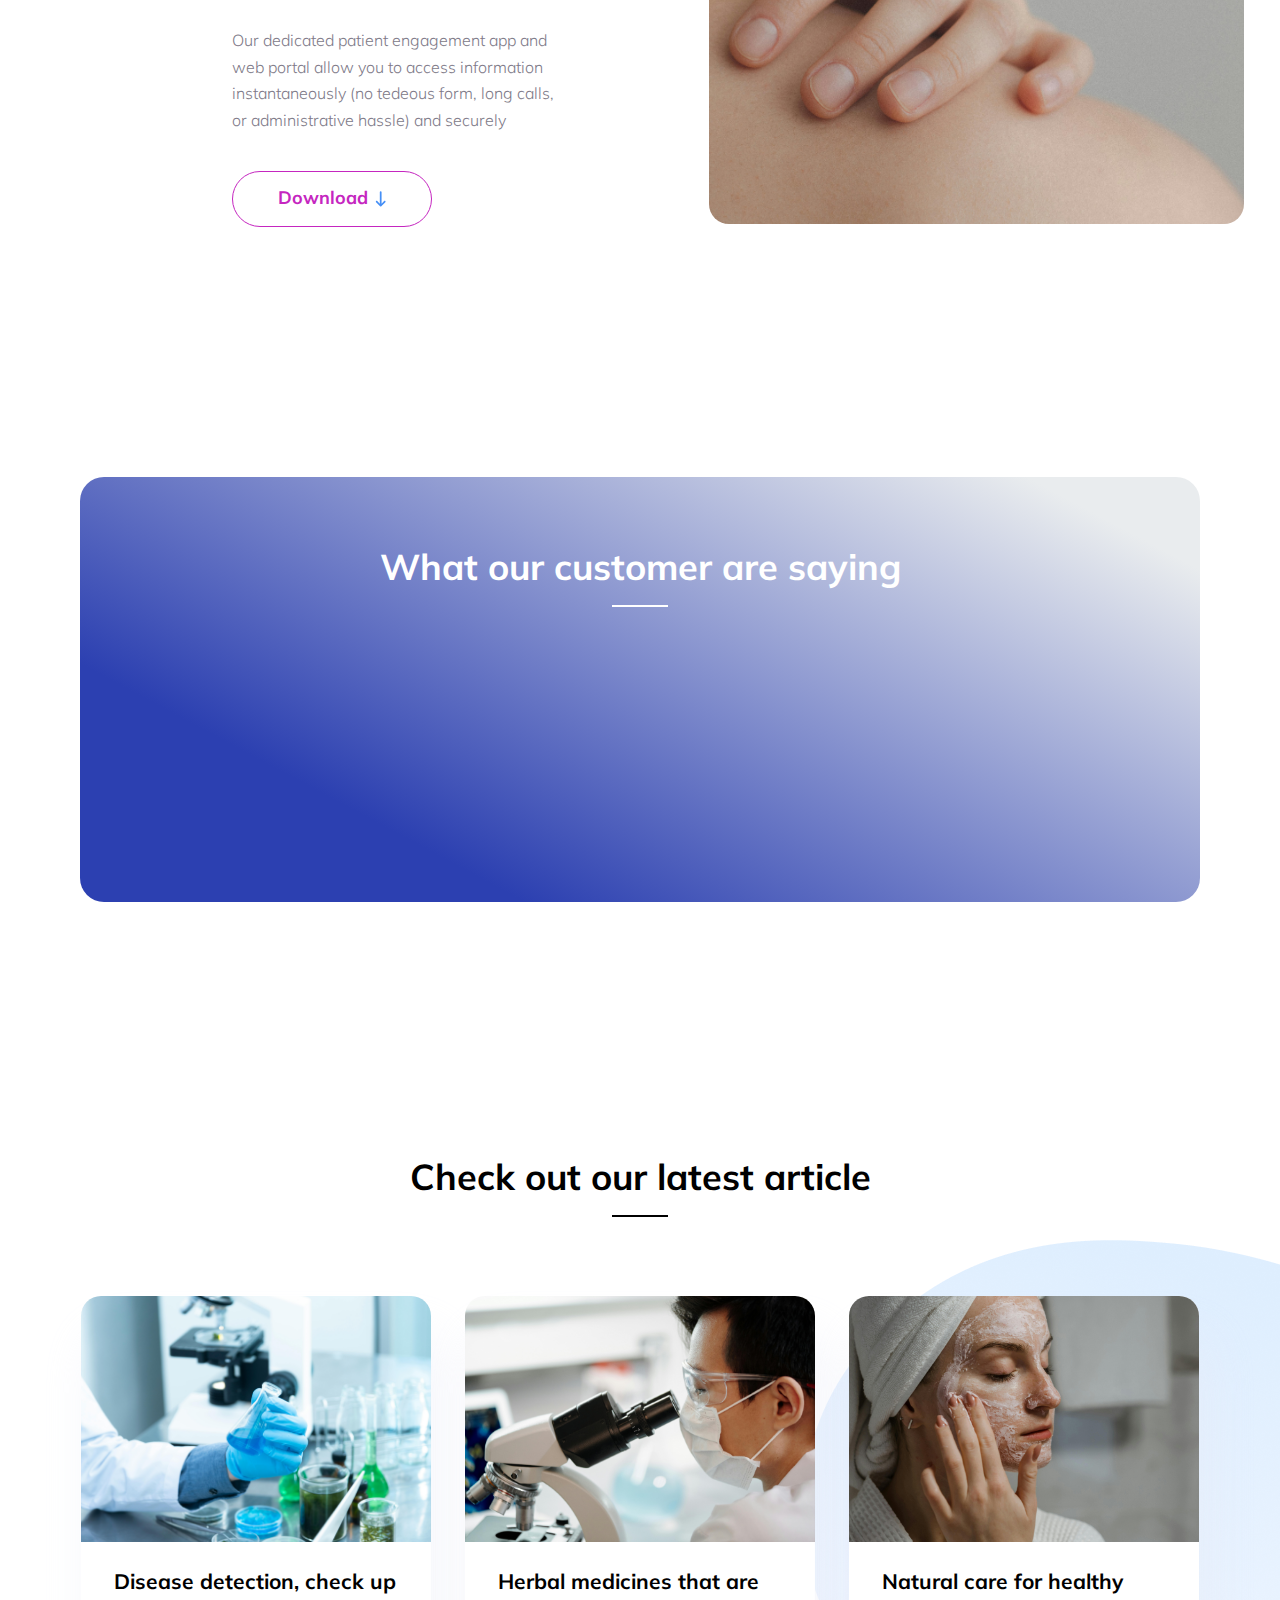
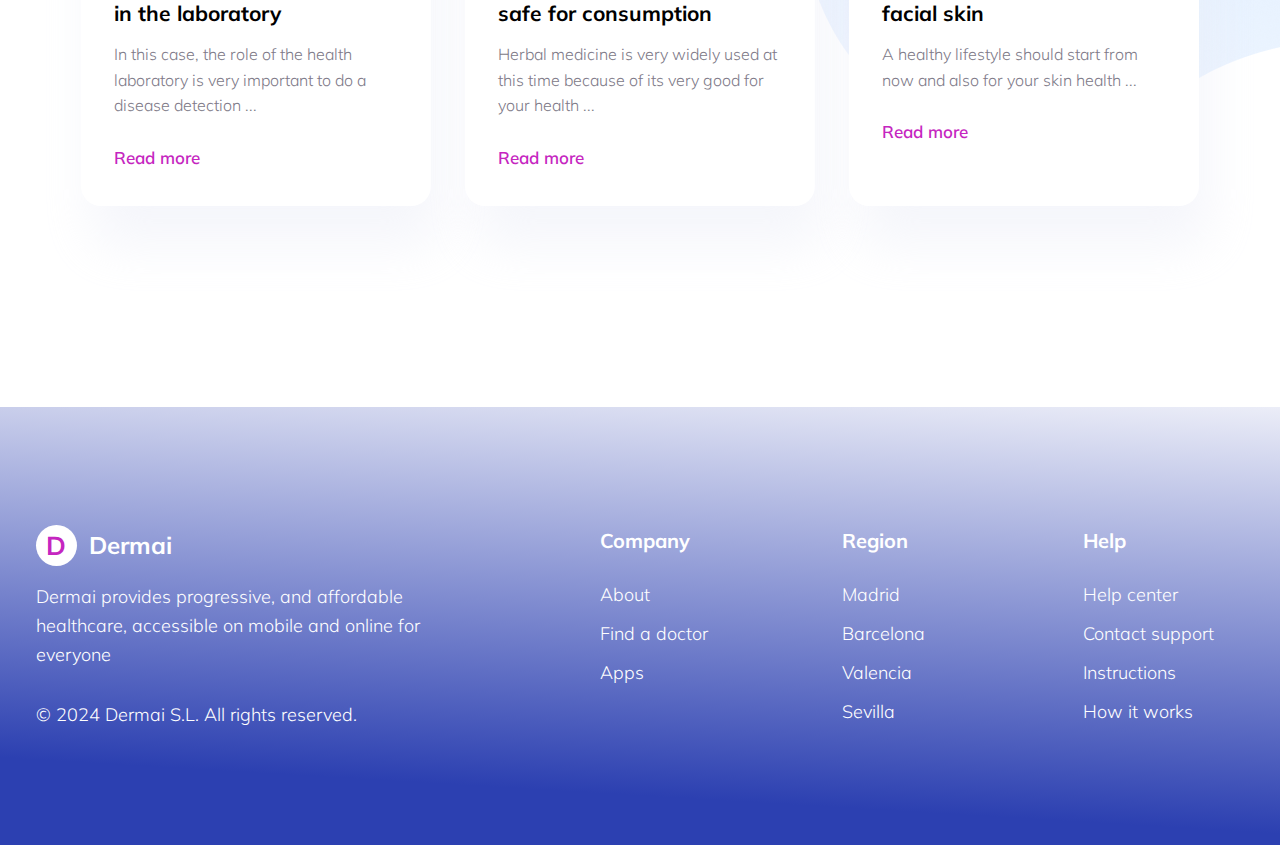
==== commit c80810ed: "nuevas imagenes y colores" ====
--- a/pagina_hospital_prueba/Skin-Dermai/index.html
+++ b/pagina_hospital_prueba/Skin-Dermai/index.html
@@ -81,7 +81,7 @@
                             </div>
 
                             <div class = "banner-right d-flex align-items-center justify-content-end">
-                                <img src = "assets/images/piel_intro.jpg" alt = "">
+                                <img src = "assets/images/piel-home.jpg" alt = "">
                             </div>
                         </div>
                     </div>
--- a/pagina_hospital_prueba/Skin-Dermai/assets/css/main.css
+++ b/pagina_hospital_prueba/Skin-Dermai/assets/css/main.css
@@ -2,7 +2,7 @@
 
 
 :root{
-    --clr-blue: #e69fed ;
+    --clr-blue: #c526c0 ;
     --clr-black: #000;
     --clr-white: #fff; 
     --clr-gray: #7d7987;
@@ -160,6 +160,9 @@
 }
 
 /* banner */
+.banner img { 
+    border-radius: 20px;
+}
 .banner-title{
     font-size: 48px;
     line-height: 1.166;
@@ -254,6 +257,9 @@
 }
 
 /* grid one */
+.grid-img img{
+    border-radius: 20px;
+}
 .sc-grid-one{
     padding: 115.5px 0 114.5px 0;
     background-color: var(--clr-blue);
@@ -289,7 +295,7 @@
 }
 .feedback-content{
     max-width: 1120px;
-    background: linear-gradient(208.18deg, #e9ecee 9.05%, #cd84d6 76.74%);
+    background: linear-gradient(208.18deg, #e9ecee 9.05%, #2C40B1 76.74%);
     border-radius: 24px;
     margin-right: auto;
     margin-left: auto;
@@ -464,7 +470,7 @@
 /* footer */
 .footer{
     margin-top: 136.6px;
-    background: linear-gradient(183.41deg, #ffffff -8.57%, #f781f1 82.96%);
+    background: linear-gradient(183.41deg, #ffffff -8.57%, #2C40B1 82.96%);
     padding-top: 118px;
     padding-bottom: 109px;
     position: relative;
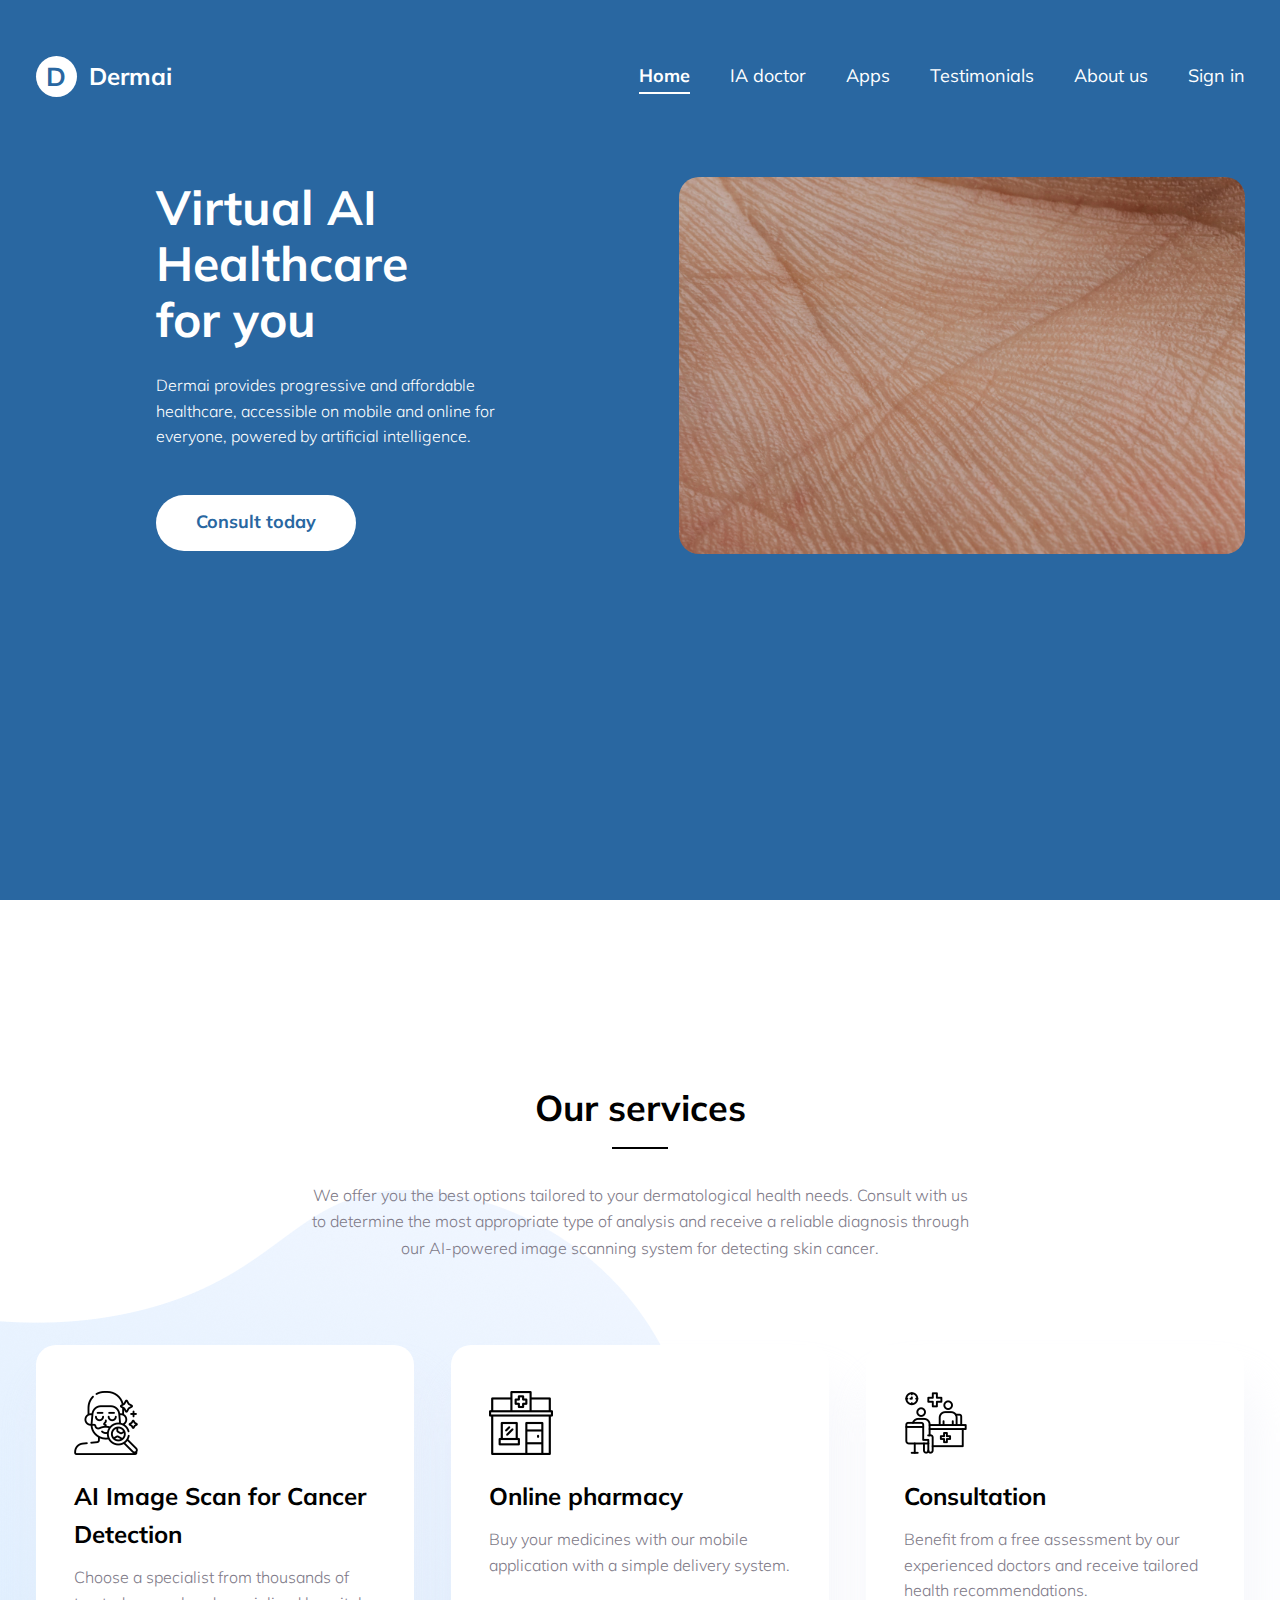
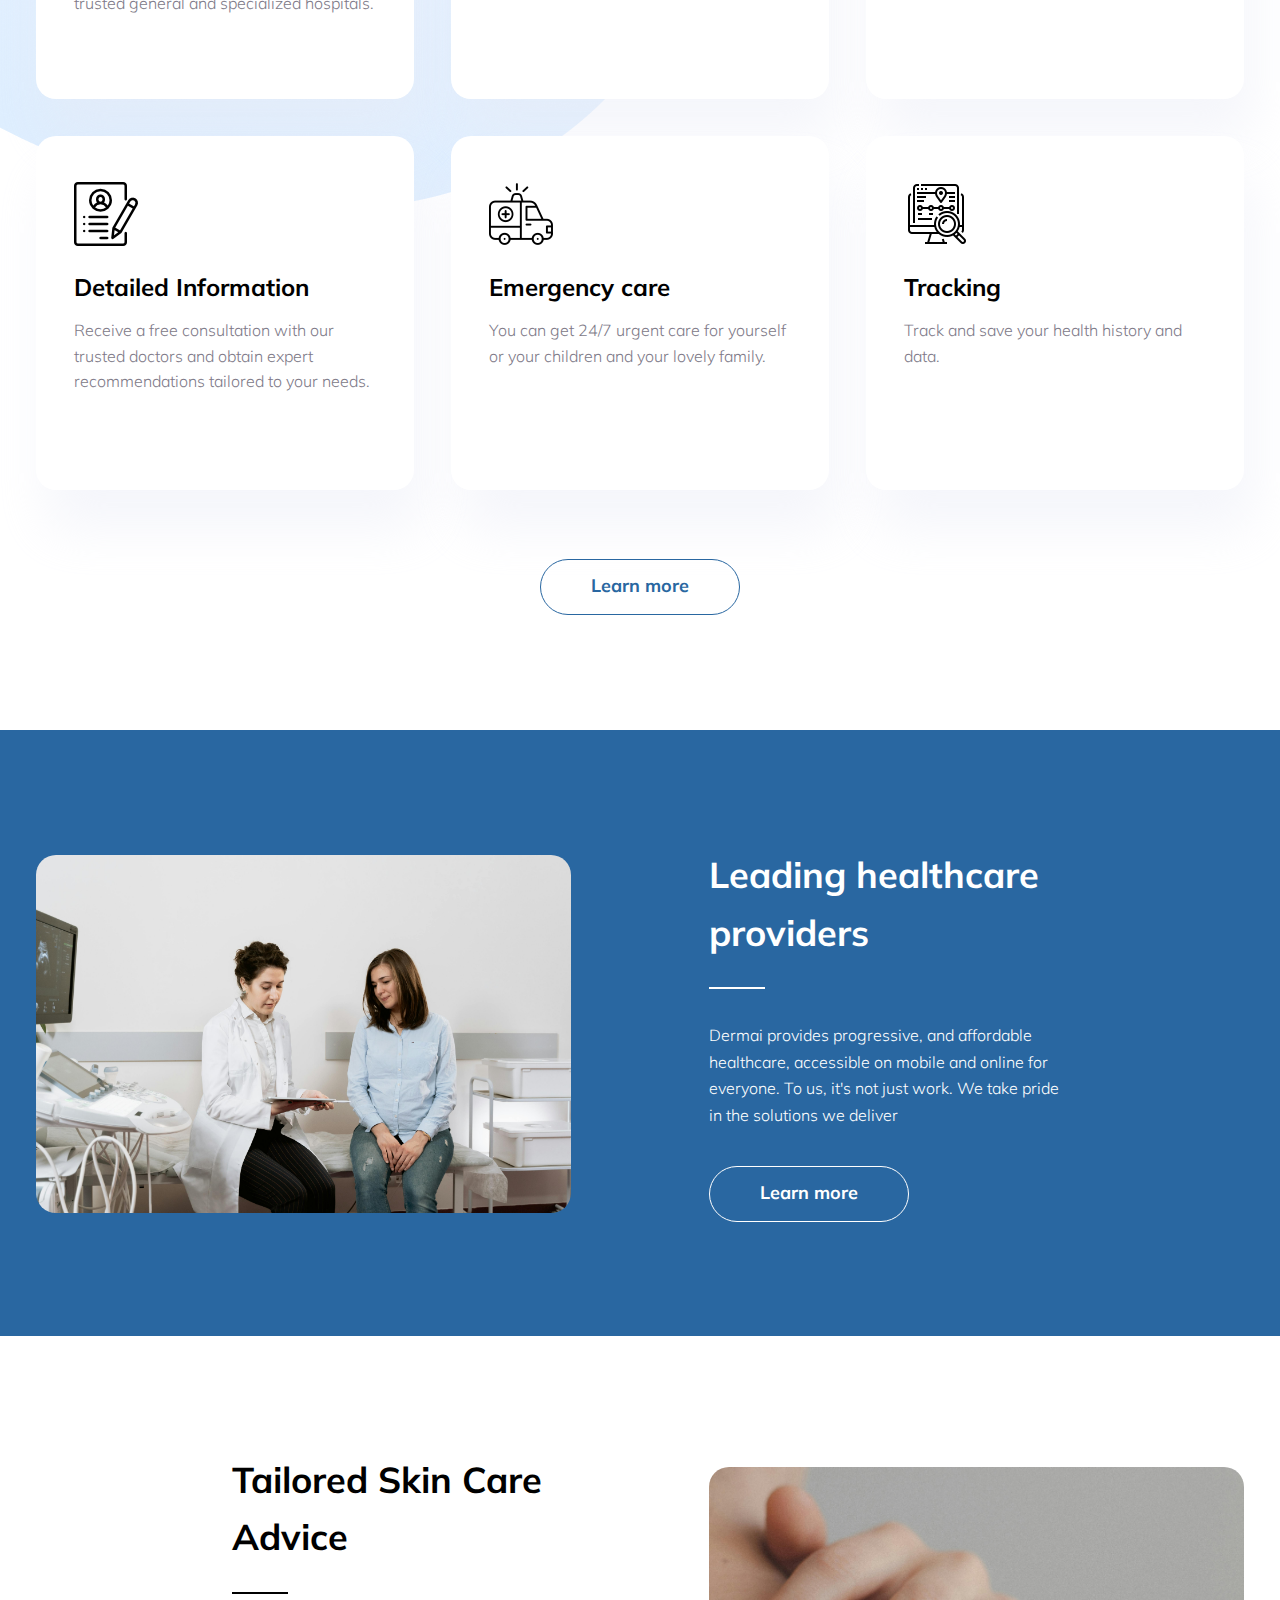
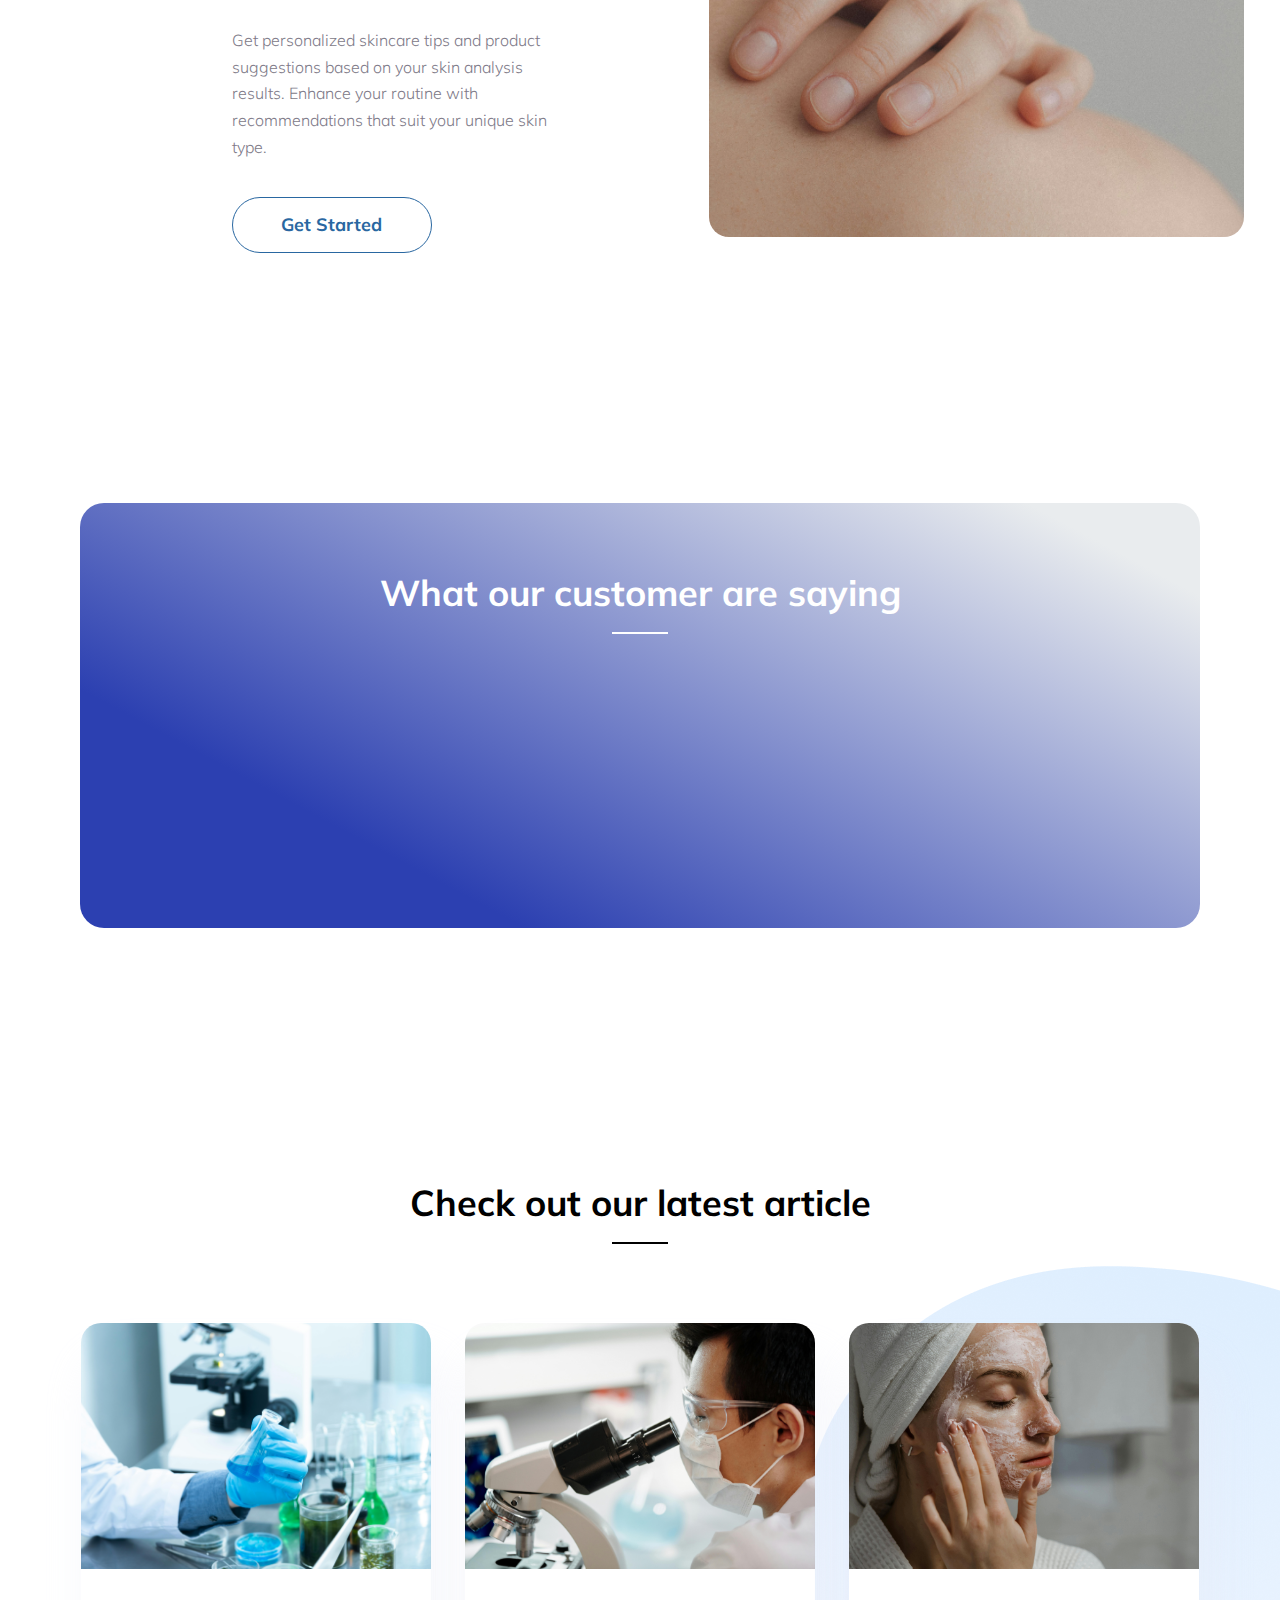
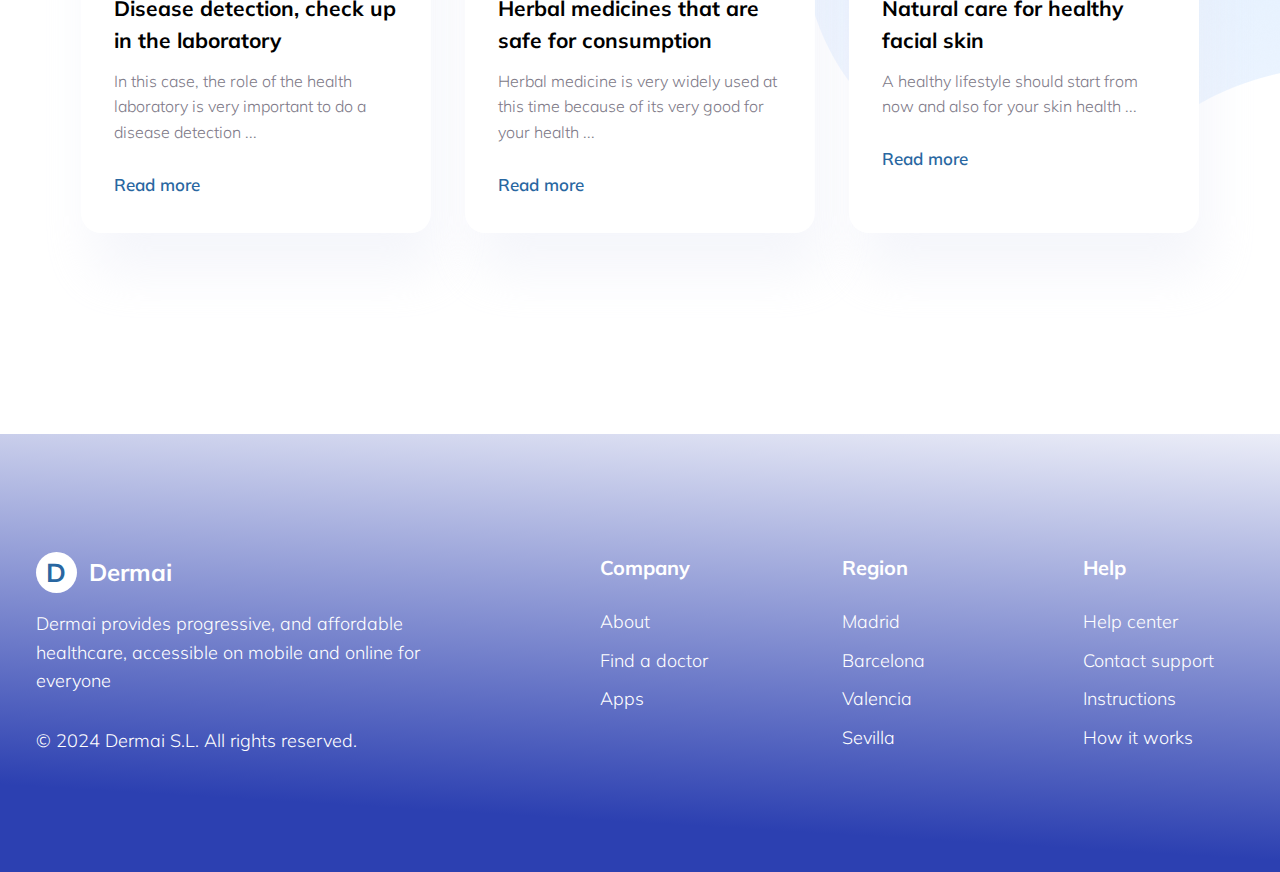
==== commit 576c0cb9: "login actualizado" ====
--- a/pagina_hospital_prueba/Skin-Dermai/index.html
+++ b/pagina_hospital_prueba/Skin-Dermai/index.html
@@ -118,7 +118,7 @@
                                         <img src = "assets/images/icon-favicon-2.png" alt = "service icon">
                                     </div>
                                     <h5 class = "item-title fw-7">Online pharmacy</h5>
-                                    <p class = "text">Buy your medicines with our mobile application with a simple delivery system</p>
+                                    <p class = "text">Buy your medicines with our mobile application with a simple delivery system.</p>
                                 </div>
 
                                 <div class = "services-item">
@@ -126,15 +126,15 @@
                                         <img src = "assets/images/icon-favicon-3.png" alt = "service icon">
                                     </div>
                                     <h5 class = "item-title fw-7">Consultation</h5>
-                                    <p class = "text">Free consultation with our trusted doctors and get the best recommendations.</p>
+                                    <p class = "text">Benefit from a free assessment by our experienced doctors and receive tailored health recommendations.</p>
                                 </div>
 
                                 <div class = "services-item">
                                     <div class = "item-icon">
                                         <img src = "assets/images/icon-favicon-4.png" alt = "service icon">
                                     </div>
-                                    <h5 class = "item-title fw-7">Details info</h5>
-                                    <p class = "text">Free consultation with our trusted doctors and get the best recommendations.</p>
+                                    <h5 class = "item-title fw-7">Detailed Information</h5>
+                                    <p class = "text">Receive a free consultation with our trusted doctors and obtain expert recommendations tailored to your needs.</p>
                                 </div>
 
                                 <div class = "services-item">
@@ -150,7 +150,7 @@
                                         <img src = "assets/images/icon-favicon-6.png" alt = "service icon">
                                     </div>
                                     <h5 class = "item-title fw-7">Tracking</h5>
-                                    <p class = "text">Track and save your mental history and health data</p>
+                                    <p class = "text">Track and save your health history and data.</p>
                                 </div>
                             </div>
 
@@ -191,13 +191,13 @@
                             <div class = "grid-text">
                                 <div class = "content-wrapper text-start">
                                     <div class = "title-box">
-                                        <h3 class = "title-box-name">Download our mobile apps</h3>
+                                        <h3 class = "title-box-name">Tailored Skin Care Advice</h3>
                                         <div class = "title-separator mx-auto"></div>
                                     </div>
-                                    <p class = "text title-box-text">Our dedicated patient engagement app and web portal allow you to access information instantaneously (no tedeous form, long calls, or administrative hassle) and securely</p>
+                                    <p class = "text title-box-text">Get personalized skincare tips and product suggestions based on your skin analysis results. Enhance your routine with recommendations that suit your unique skin type.</p>
                                     <button type = "button" class = "btn btn-primary-outline">
-                                        Download
-                                        <img src = "assets/images/arrow-down.svg" />
+                                        Get Started
+                                        <!-- <img src = "assets/images/arrow-down.svg" /> -->
                                     </button>
                                 </div>
                             </div>
--- a/pagina_hospital_prueba/Skin-Dermai/assets/css/main.css
+++ b/pagina_hospital_prueba/Skin-Dermai/assets/css/main.css
@@ -2,7 +2,7 @@
 
 
 :root{
-    --clr-blue: #c526c0 ;
+    --clr-blue: #2967a1 ;
     --clr-black: #000;
     --clr-white: #fff; 
     --clr-gray: #7d7987;
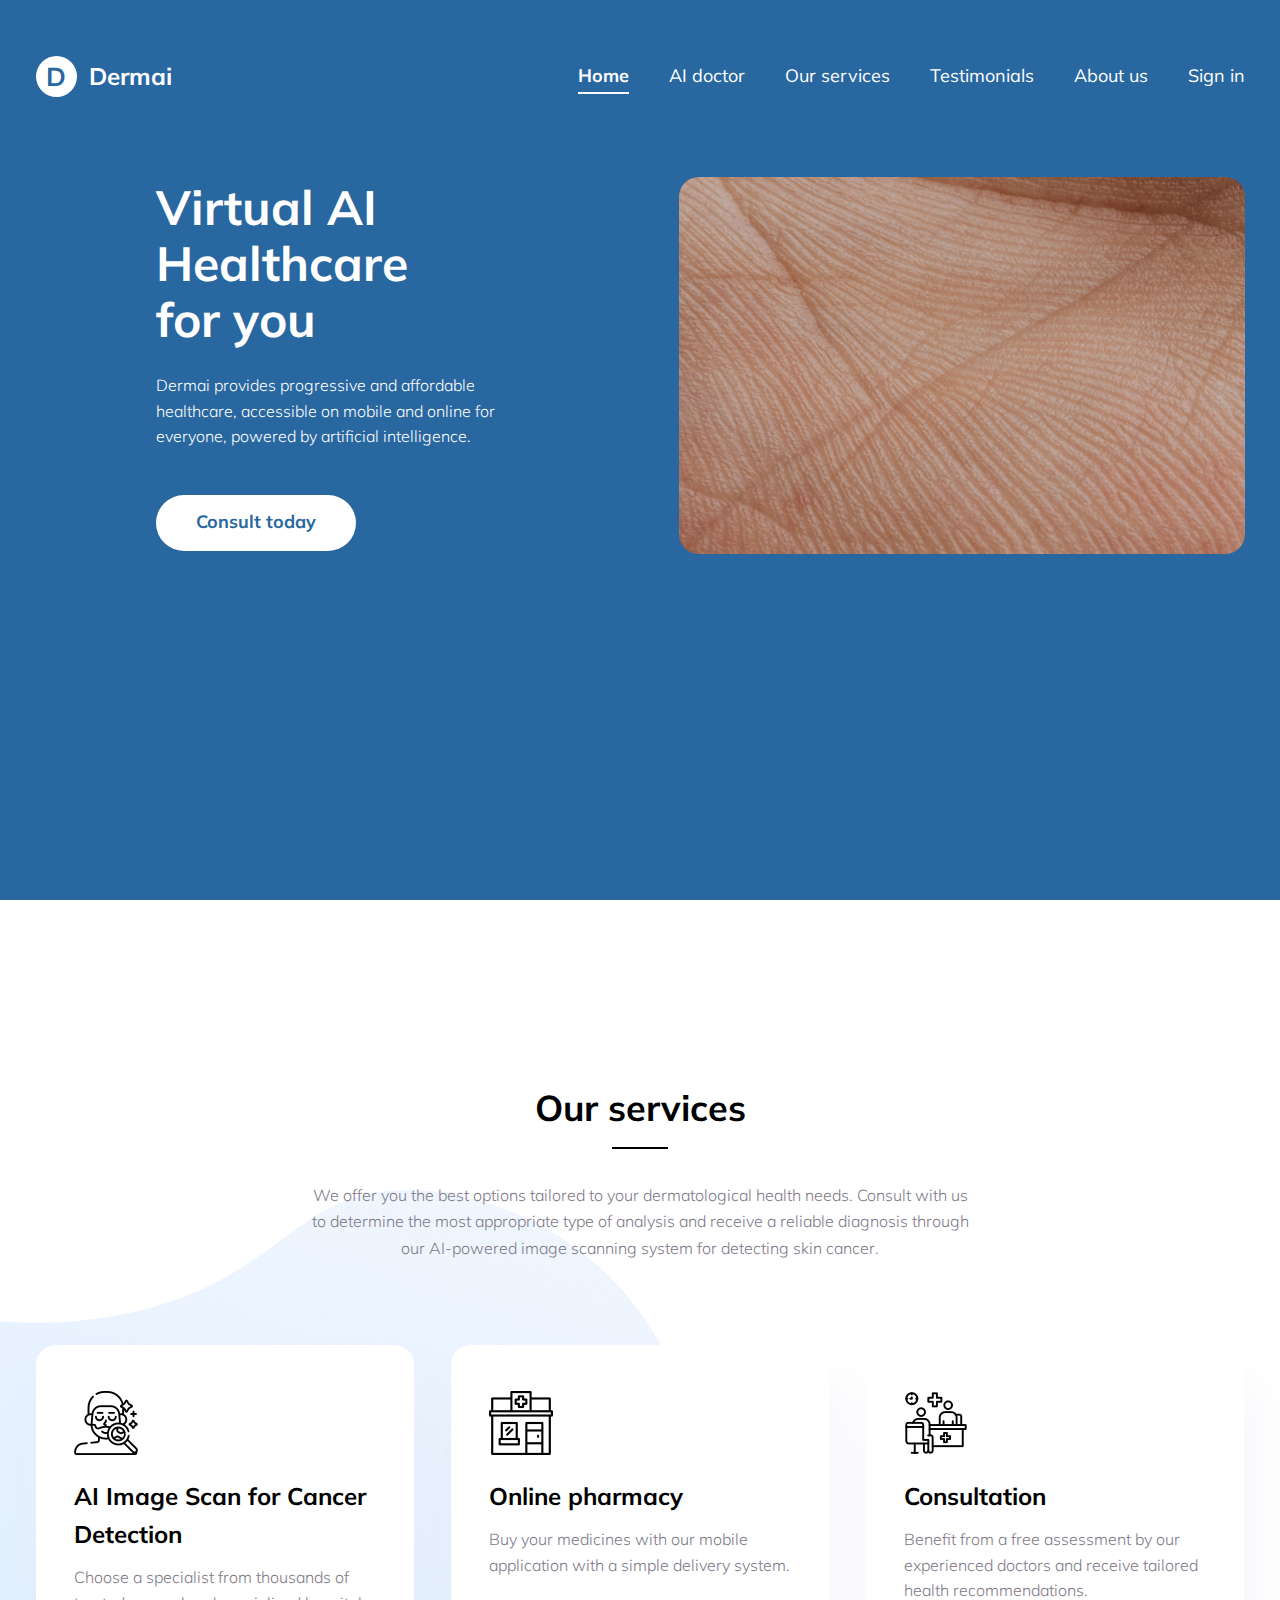
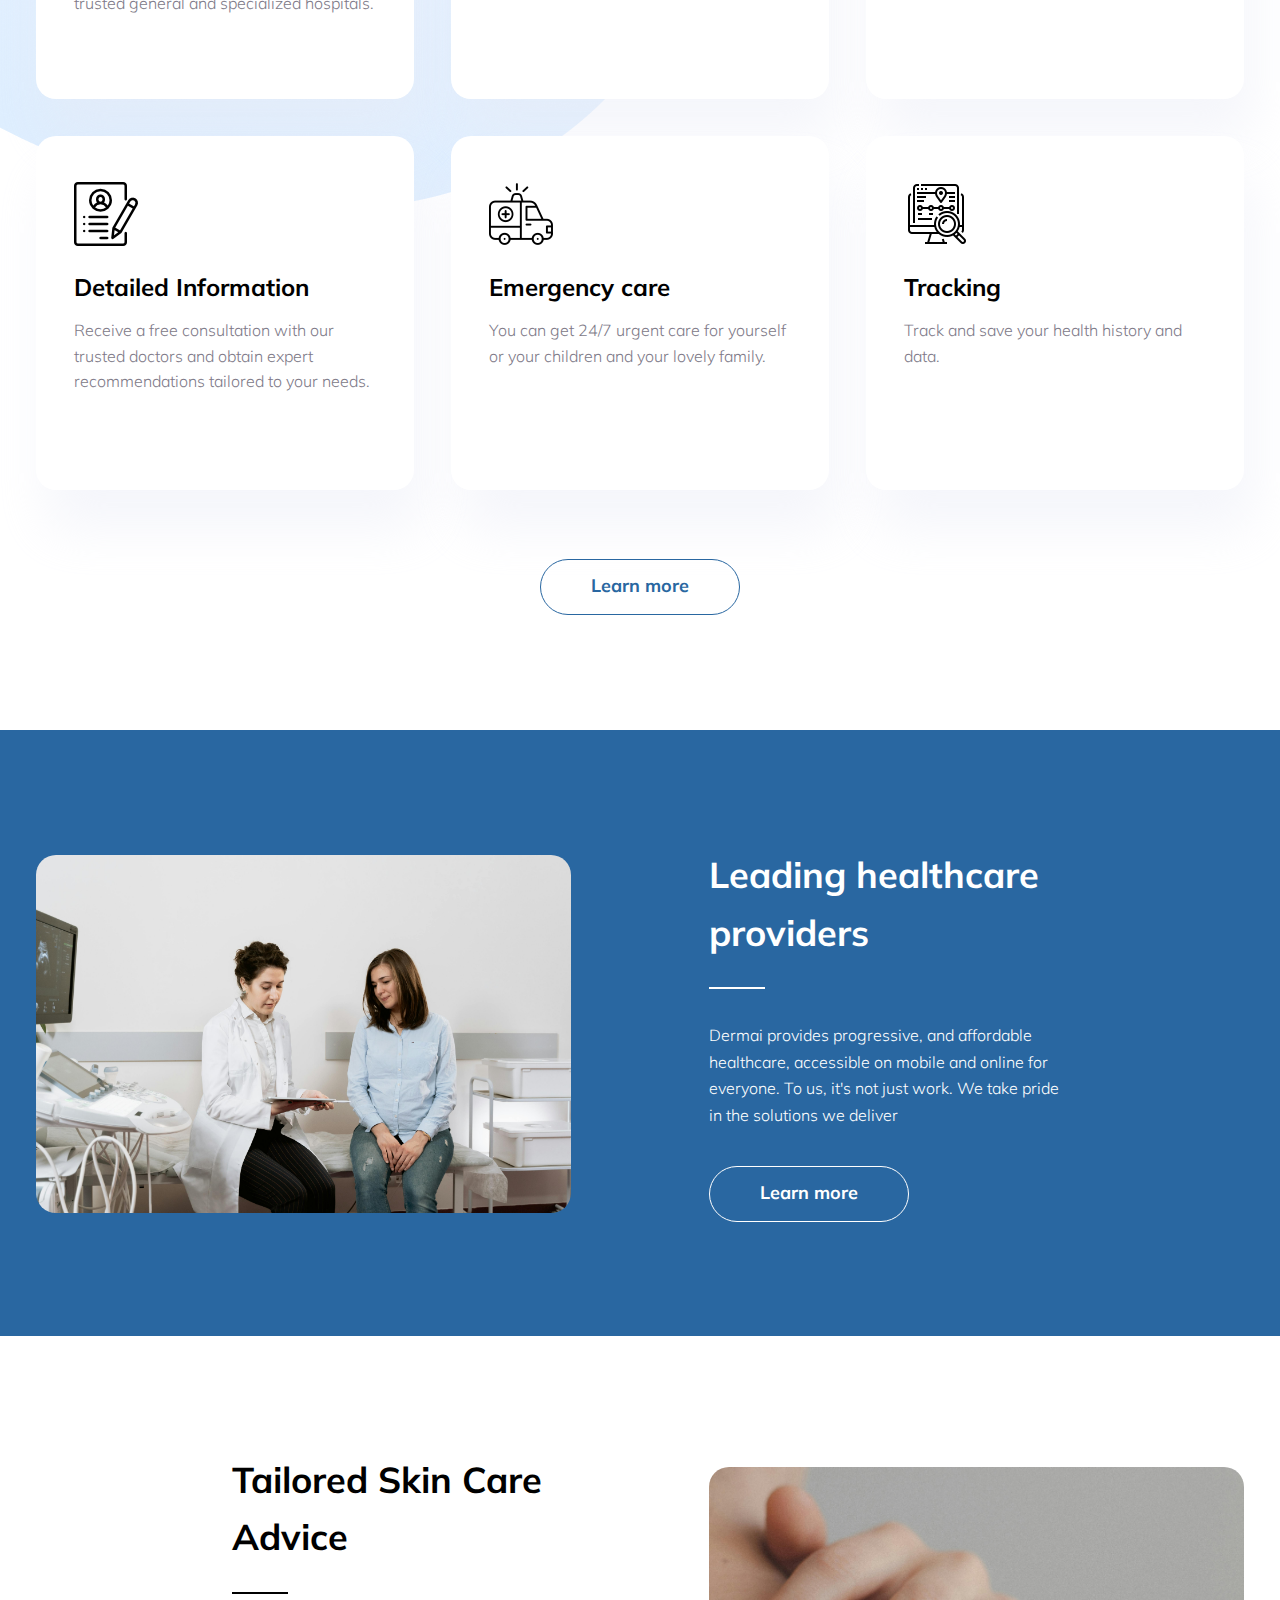
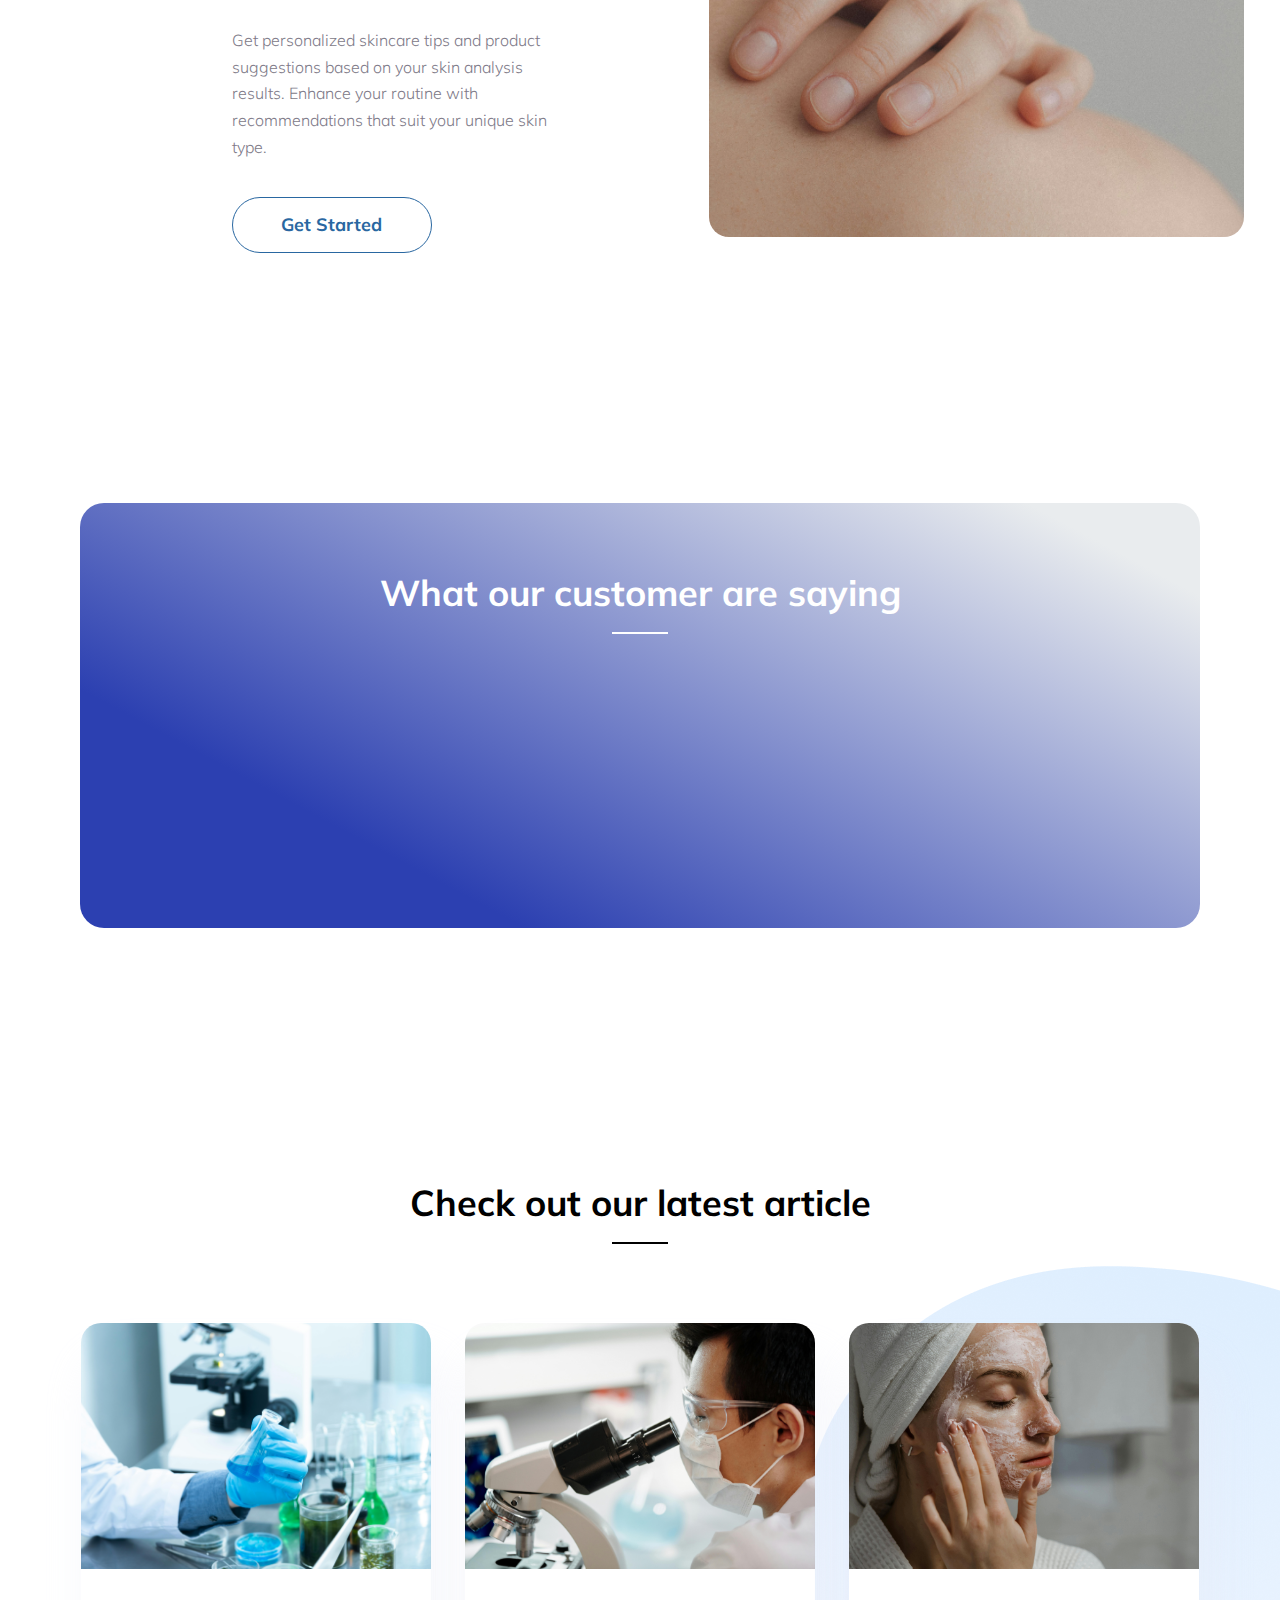
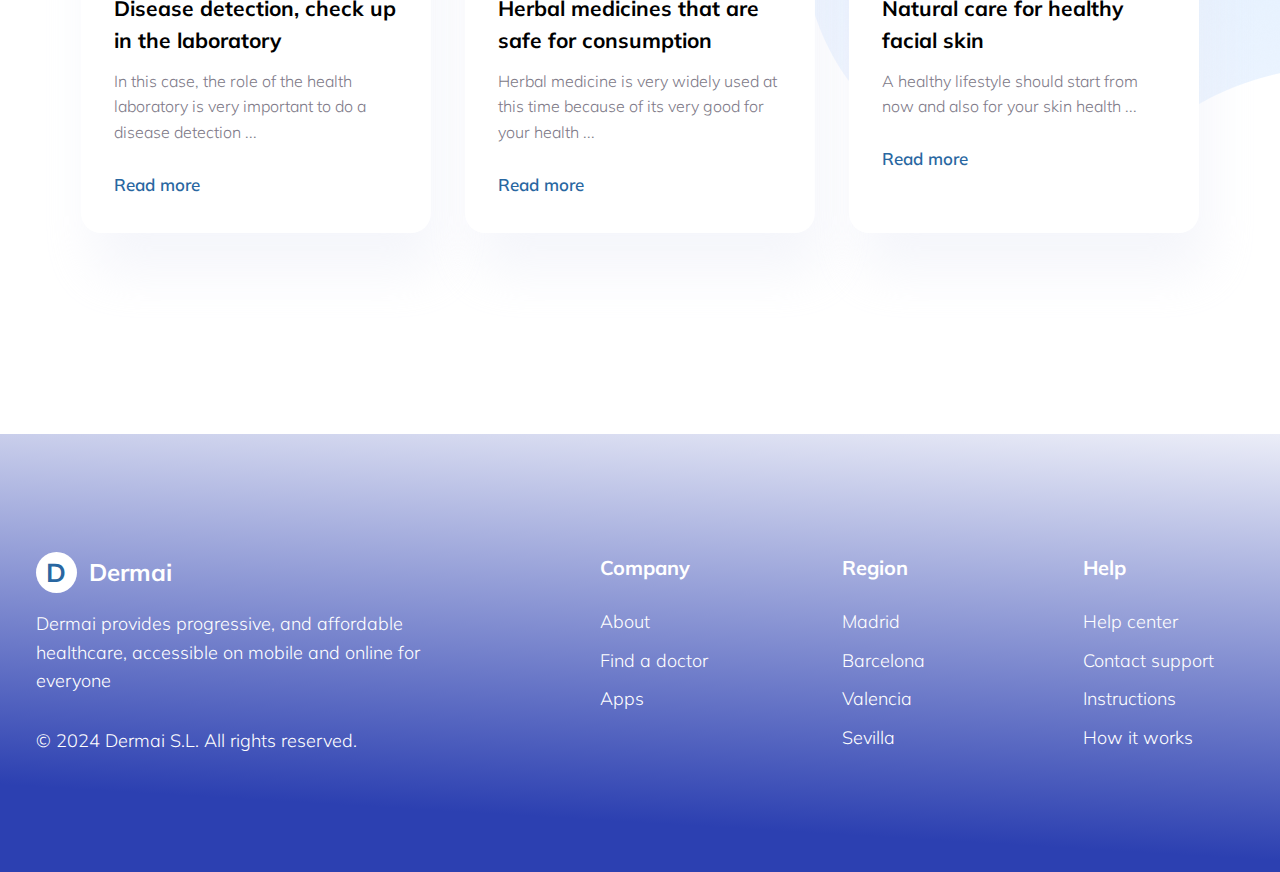
==== commit 6280aa37: "actualizar" ====
--- a/pagina_hospital_prueba/Skin-Dermai/index.html
+++ b/pagina_hospital_prueba/Skin-Dermai/index.html
@@ -45,10 +45,10 @@
                                         <a href = "#" class = "nav-link text-white nav-active text-nowrap">Home</a>
                                     </li>
                                     <li class = "nav-item">
-                                        <a href = "#" class = "nav-link text-white text-nowrap">IA doctor</a>
-                                    </li>
-                                    <li class = "nav-item">
-                                        <a href = "#" class = "nav-link text-white text-nowrap">Apps</a>
+                                        <a href = "#" class = "nav-link text-white text-nowrap">AI doctor</a>
+                                    </li>
+                                    <li class = "nav-item">
+                                        <a href = "#" class = "nav-link text-white text-nowrap">Our services</a>
                                     </li>
                                     <li class = "nav-item">
                                         <a href = "#" class = "nav-link text-white text-nowrap">Testimonials</a>
